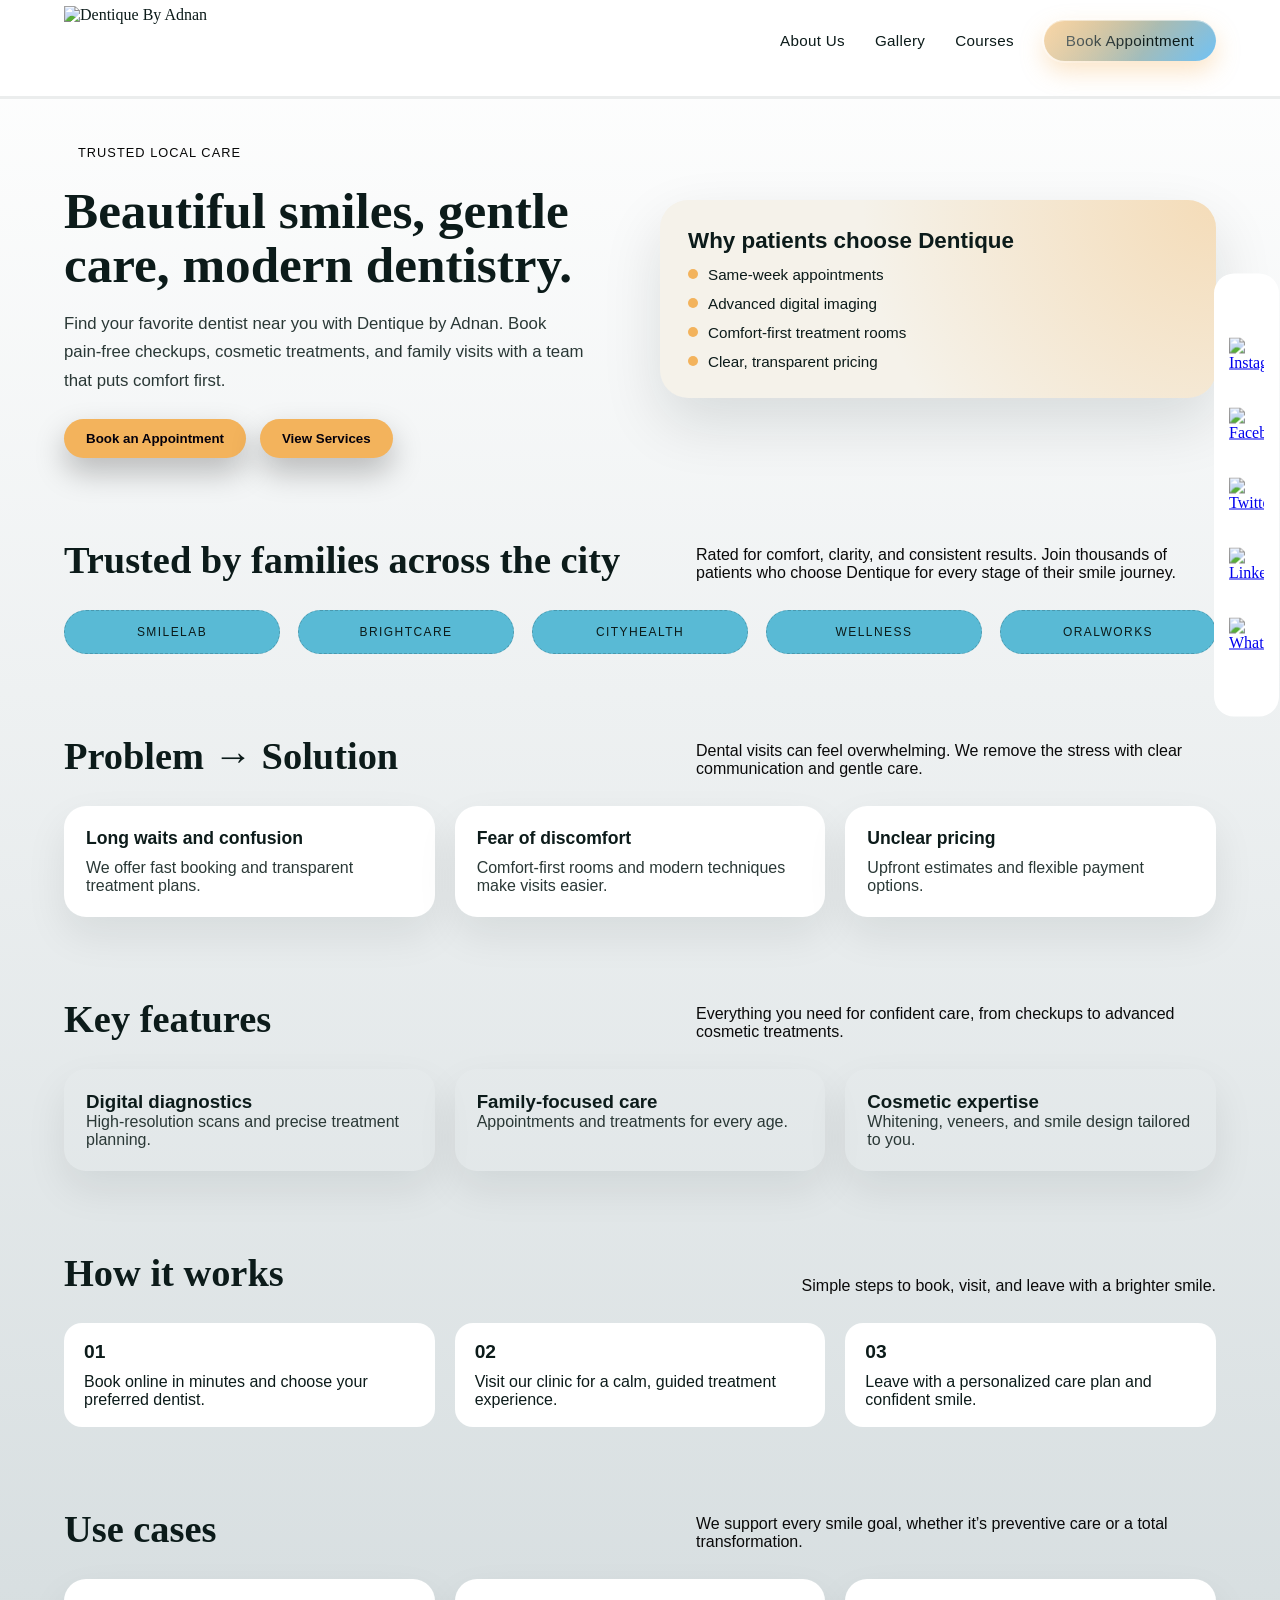
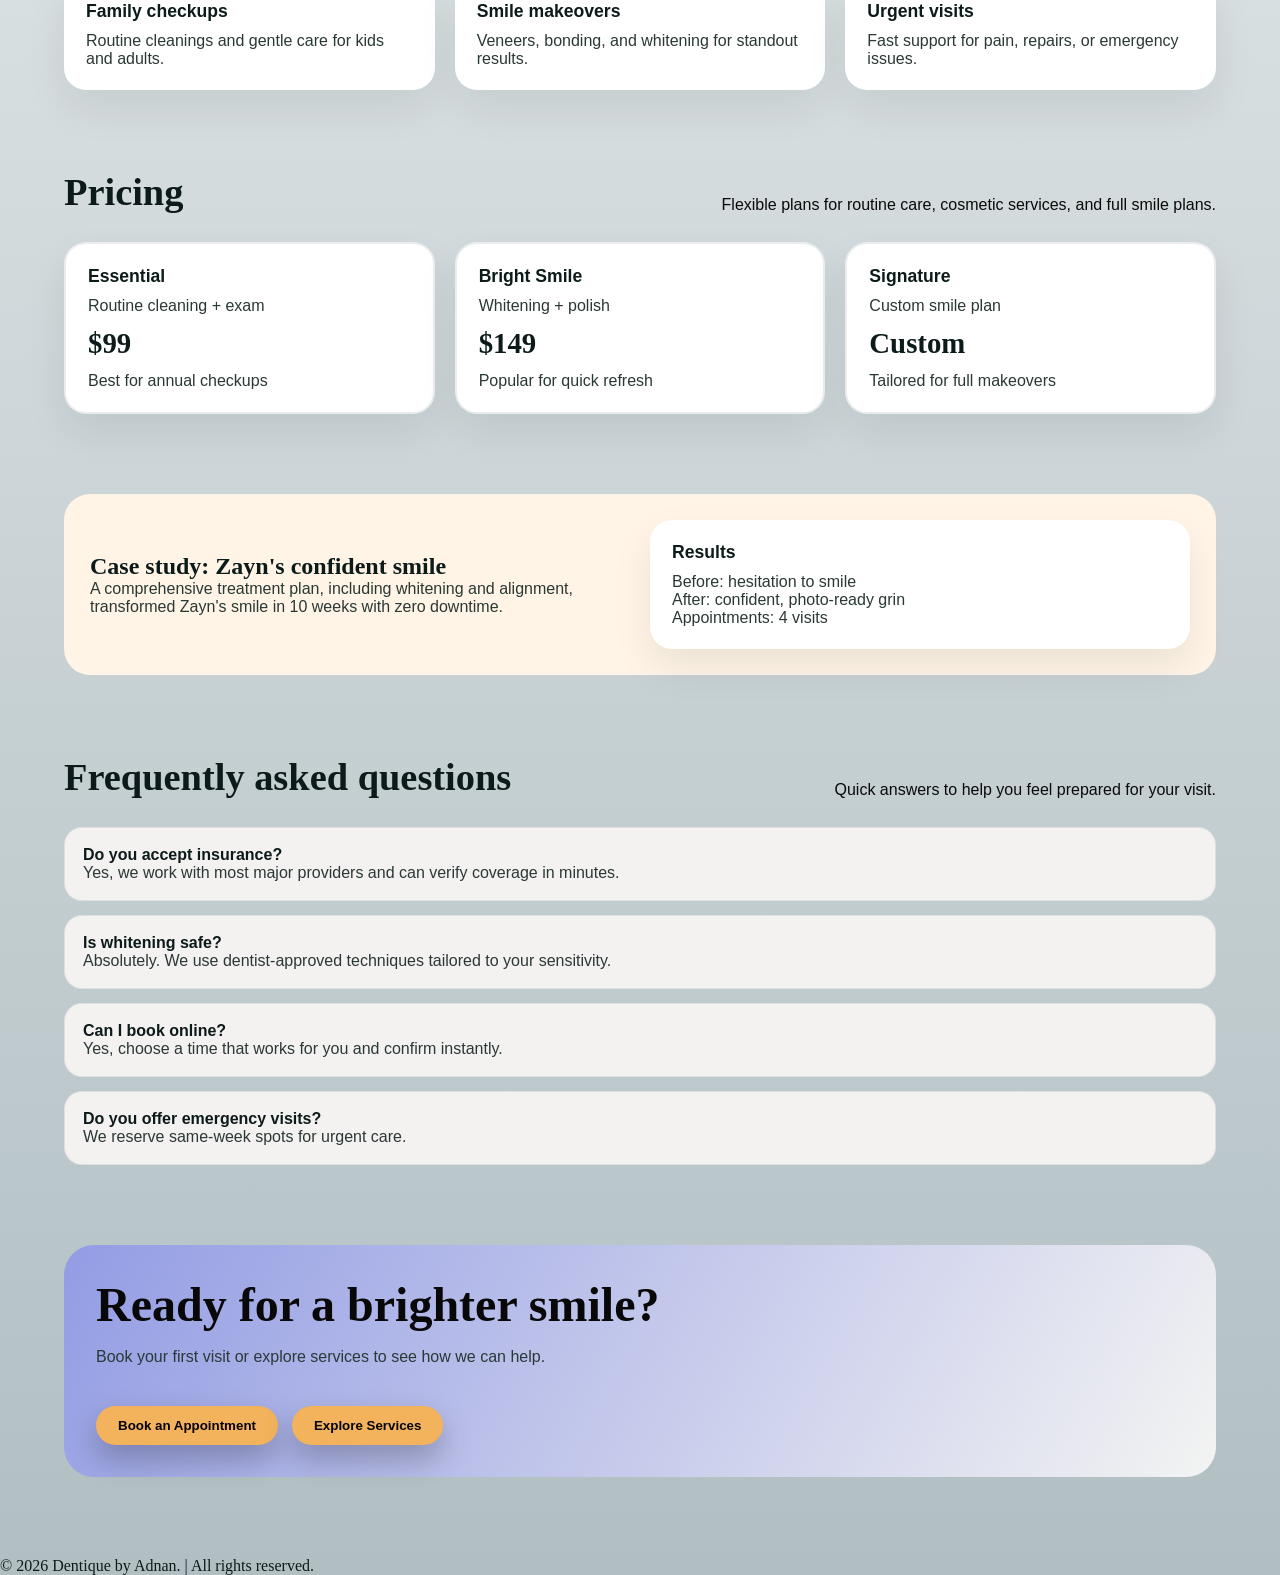
==== index.html @ a8254e56 "Add files via upload" ====
<!DOCTYPE html>
<html lang="en">

<head>
    <meta charset="UTF-8">
    <meta name="viewport" content="width=device-width, initial-scale=1.0">
    <title>Dentique by Adnan- Dentists Near Me</title>
    <link rel="stylesheet" href="style.css">
    <link rel="icon" href="icons/favicon.png" type="image/png">
    
</head>

<body>
    <header>
        <div>
            <div class="nav">
                <img src="icons/logo.png" alt="Dentique By Adnan" alt="Brand Logo" class="logo">
                <ul>


                    <li><a href="/about.html"><button>About Us</button></a></li>
                    <li><a href="/gallery/gallery.html"><button>Gallery</button></a></li>
                    <li><a href="/courses/courses.html"><button>Courses</button></a></li>
                    <li><a class="btn-appointment attention" href="/appointments/appointments.html"><button>Book Appointment</button></a></li>

                </ul>
            </div>
    </header>
    <main>
        <div class="social-bar">
            <a href="https://instagram.com/7adnaaann" target="_blank" aria-label="Instagram">
                <img src="icons/instagram.png" alt="Instagram">
            </a>
            <a href="https://facebook.com" target="_blank" aria-label="Facebook">
                <img src="icons/facebook.png" alt="Facebook">
            </a>
            <a href="https://twitter.com" target="_blank" aria-label="Twitter">
                <img src="icons/twitter.png" alt="Twitter">
            </a>
            <a href="https://linkedin.com" target="_blank" aria-label="LinkedIn">
                <img src="icons/linkedin.png" alt="LinkedIn">
            </a>
            <a href="https://wa.me/+919541573513" target="_blank" aria-label="WhatsApp">
                <img src="icons/whatsapp.png" alt="WhatsApp">
            </a>
        </div>


        <section class="hero">
            <div>
                <span class="hero-badge">Trusted Local Care</span>
                <h1>Beautiful smiles, gentle care, modern dentistry.</h1>
                <p>Find your favorite dentist near you with Dentique by Adnan. Book pain-free checkups, cosmetic
                    treatments, and family visits with a team that puts comfort first.</p>
                <div class="hero-cta">
                    <a href="appointments/appointments.html"><button class="btn-primary">Book an
                            Appointment</button></a>
                    <a href="services/services.html"><button class="btn-secondary">View Services</button></a>
                </div>
            </div>
            <div class="hero-card">
                <div class="hero-card-content">
                    <h3>Why patients choose Dentique</h3>
                    <ul>
                        <li><span class="dot"></span>Same-week appointments</li>
                        <li><span class="dot"></span>Advanced digital imaging</li>
                        <li><span class="dot"></span>Comfort-first treatment rooms</li>
                        <li><span class="dot"></span>Clear, transparent pricing</li>
                    </ul>
                </div>
            </div>
        </section>

        <section class="section">
            <div class="section-header">
                <h2>Trusted by families across the city</h2>
                <p>Rated for comfort, clarity, and consistent results. Join thousands of patients who choose Dentique
                    for every stage of their smile journey.</p>
            </div>
            <div class="logo-strip">
                <span>SmileLab</span>
                <span>BrightCare</span>
                <span>CityHealth</span>
                <span>Wellness</span>
                <span>OralWorks</span>
            </div>
        </section>

        <section class="section">
            <div class="section-header">
                <h2>Problem → Solution</h2>
                <p>Dental visits can feel overwhelming. We remove the stress with clear communication and gentle care.
                </p>
            </div>
            <div class="grid-3">
                <div class="card">
                    <h3>Long waits and confusion</h3>
                    <p class="muted">We offer fast booking and transparent treatment plans.</p>
                </div>
                <div class="card">
                    <h3>Fear of discomfort</h3>
                    <p class="muted">Comfort-first rooms and modern techniques make visits easier.</p>
                </div>
                <div class="card">
                    <h3>Unclear pricing</h3>
                    <p class="muted">Upfront estimates and flexible payment options.</p>
                </div>
            </div>
        </section>

        <section class="section">
            <div class="section-header">
                <h2>Key features</h2>
                <p>Everything you need for confident care, from checkups to advanced cosmetic treatments.</p>
            </div>
            <div class="grid-3">
                <div class="card1">
                    <h3>Digital diagnostics</h3>
                    <p class="muted">High-resolution scans and precise treatment planning.</p>
                </div>
                <div class="card1">
                    <h3>Family-focused care</h3>
                    <p class="muted">Appointments and treatments for every age.</p>
                </div>
                <div class="card1">
                    <h3>Cosmetic expertise</h3>
                    <p class="muted">Whitening, veneers, and smile design tailored to you.</p>
                </div>
            </div>
        </section>

        <section class="section">
            <div class="section-header">
                <h2>How it works</h2>
                <p>Simple steps to book, visit, and leave with a brighter smile.</p>
            </div>
            <div class="steps">
                <div class="step">
                    <strong>01</strong>
                    Book online in minutes and choose your preferred dentist.
                </div>
                <div class="step">
                    <strong>02</strong>
                    Visit our clinic for a calm, guided treatment experience.
                </div>
                <div class="step">
                    <strong>03</strong>
                    Leave with a personalized care plan and confident smile.
                </div>
            </div>
        </section>

        <section class="section">
            <div class="section-header">
                <h2>Use cases</h2>
                <p>We support every smile goal, whether it’s preventive care or a total transformation.</p>
            </div>
            <div class="grid-3">
                <div class="card">
                    <h3>Family checkups</h3>
                    <p class="muted">Routine cleanings and gentle care for kids and adults.</p>
                </div>
                <div class="card">
                    <h3>Smile makeovers</h3>
                    <p class="muted">Veneers, bonding, and whitening for standout results.</p>
                </div>
                <div class="card">
                    <h3>Urgent visits</h3>
                    <p class="muted">Fast support for pain, repairs, or emergency issues.</p>
                </div>
            </div>
        </section>
        <section class="section">
            <div class="section-header">
                <h2>Pricing</h2>
                <p>Flexible plans for routine care, cosmetic services, and full smile plans.</p>
            </div>
            <div class="pricing">
                <div class="card">
                    <h3>Essential</h3>
                    <p class="muted">Routine cleaning + exam</p>
                    <div class="price">$99</div>
                    <p class="muted">Best for annual checkups</p>
                </div>
                <div class="card">
                    <h3>Bright Smile</h3>
                    <p class="muted">Whitening + polish</p>
                    <div class="price">$149</div>
                    <p class="muted">Popular for quick refresh</p>
                </div>
                <div class="card">
                    <h3>Signature</h3>
                    <p class="muted">Custom smile plan</p>
                    <div class="price">Custom</div>
                    <p class="muted">Tailored for full makeovers</p>
                </div>
            </div>
        </section>

        <section class="section">
            <div class="case">
                <div>
                    <h2>Case study: Zayn's confident smile</h2>
                    <p class="muted">A comprehensive treatment plan, including whitening and alignment, transformed
                        Zayn's smile in 10 weeks with zero downtime.</p>
                </div>
                <div class="card">
                    <h3>Results</h3>
                    <p class="muted">Before: hesitation to smile</p>
                    <p class="muted">After: confident, photo-ready grin</p>
                    <p class="muted">Appointments: 4 visits</p>
                </div>
            </div>
        </section>

        <section class="section">
            <div class="section-header">
                <h2>Frequently asked questions</h2>
                <p>Quick answers to help you feel prepared for your visit.</p>
            </div>
            <div class="faq">
                <div class="faq-item">
                    <strong>Do you accept insurance?</strong>
                    <p class="muted">Yes, we work with most major providers and can verify coverage in minutes.</p>
                </div>
                <div class="faq-item">
                    <strong>Is whitening safe?</strong>
                    <p class="muted">Absolutely. We use dentist-approved techniques tailored to your sensitivity.</p>
                </div>
                <div class="faq-item">
                    <strong>Can I book online?</strong>
                    <p class="muted">Yes, choose a time that works for you and confirm instantly.</p>
                </div>
                <div class="faq-item">
                    <strong>Do you offer emergency visits?</strong>
                    <p class="muted">We reserve same-week spots for urgent care.</p>
                </div>
            </div>
        </section>

        <section class="final-cta">
            <h2>Ready for a brighter smile?</h2>
            <p class="muted">Book your first visit or explore services to see how we can help.</p>
            <div class="hero-cta">
                <a href="appointments/appointments.html"><button class="btn-primary">Book an Appointment</button></a>
                <a href="services/services.html"><button class="btn-secondary">Explore Services</button></a>
            </div>
        </section>
    </main>
    <footer>
        <p>© 2026 Dentique by Adnan. | All rights reserved.</p>
    </footer>
</body>

</html>
---- style.css ----
:root {
      --ink: #0c1b1a;
      --cloud: #f5f2ea;
      --mint: #8dd1c1;
      --sun: #f3b35c;
      --coral: #70c2f5;
      --stone: #8c8c8c;
  }

  * {
      box-sizing: border-box;
      margin: 0;
      padding: 0;
  }


  .form {
      max-width: 480px;
      margin: 0px auto;
      padding: 30px 28px;
      background: linear-gradient(180deg, #ffffff, #e4ecf7);
      border-radius: 16px;
      box-shadow: 0 18px 40px rgba(0, 86, 179, 0.15);
      font-family: "Segoe UI", Tahoma, sans-serif;
  }

  .form label,
  .form legend {
      display: block;
      margin-bottom: 6px;
      font-size: 14px;
      font-weight: 600;
      color: #0a3d62;
  }


  .form input,
  .form select {
      width: 100%;
      padding: 12px 14px;
      margin-bottom: 18px;
      border-radius: 10px;
      border: 1px solid #c7dcf5;
      background: #ffffff;
      font-size: 14px;
      transition: all 0.3s ease;
  }


  .form input:focus,
  .form select:focus {
      outline: none;
      border-color: #1e90ff;
      box-shadow: 0 0 0 3px rgba(30, 144, 255, 0.2);
  }

  .form fieldset {
      border: 1px solid #c7dcf5;
      border-radius: 12px;
      padding: 14px;
      margin-bottom: 20px;
  }


  .form fieldset input[type="radio"] {
      width: auto;
      margin-right: 6px;
      accent-color: #1e90ff;
  }

  .form fieldset label {
      display: inline-block;
      margin-right: 20px;
      font-weight: 500;
      color: #144272;
  }


  .form input[type="date"] {
      color: #144272;
  }

  /* Submit Button */
  .form button {
      width: 100%;
      padding: 14px;
      border: none;
      border-radius: 12px;
      background: linear-gradient(135deg, #1e90ff, #0a58ca);
      color: #ffffff;
      font-size: 15px;
      font-weight: 600;
      cursor: pointer;
      letter-spacing: 0.5px;
      transition: transform 0.3s ease, box-shadow 0.3s ease;
  }

  /* Button Hover */
  .form button:hover {
      transform: translateY(-2px);
      box-shadow: 0 12px 30px rgba(30, 144, 255, 0.35);
  }

  /* Button Active */
  .form button:active {
      transform: scale(0.98);
  }


  .form select {
      appearance: none;
      background-image: url("data:image/svg+xml,%3Csvg fill='%231e90ff' height='20' viewBox='0 0 24 24' width='20' xmlns='http://www.w3.org/2000/svg'%3E%3Cpath d='M7 10l5 5 5-5z'/%3E%3C/svg%3E");
      background-repeat: no-repeat;
      background-position: right 12px center;
      background-size: 18px;
  }


  body {
      font-family: "DM Serif Display", "Georgia", serif;
      color: var(--ink);
      background: linear-gradient(180deg, #ffffff 0%, #b1bfc3 100%);
      min-height: 100vh;
  }

  header {
      height: 11vh;
      padding: 18px 5vw;
      position: sticky;
      top: 0;
      z-index: 1000;
      background: white;
      backdrop-filter: blur(10px);
      border-bottom: 3px solid rgba(12, 27, 26, 0.08);
  }

  header ul {
      margin-left: auto;
      list-style: none;
      display: flex;
      align-items: center;
      flex-wrap: wrap;
      gap: 30px;
  }

  header .nav {
      display: flex;
      align-items: center;
      gap: 24px;
  }

  .logo {
      height: 70px;
      margin-top: -12px;
      margin-bottom: -12px;
      width: auto;
  }

  header a,
  header button {
      font-family: "Space Grotesk", "Trebuchet MS", sans-serif;
      color: var(--ink);
      text-decoration: none;
      font-size: 0.95rem;
      letter-spacing: 0.02em;
      background: none;
      border: none;
      cursor: pointer;
  }


  .btn-appointment {
      position: relative;
      padding: 12px 22px;
      border-radius: 999px;
      font-family: "Space Grotesk", "Trebuchet MS", sans-serif;
      font-weight: 600;
      font-size: 0.95rem;
      letter-spacing: 0.03em;
      color: #04000c;
      background: linear-gradient(135deg,
              var(--sun),
              var(--coral));
      border: none;
      cursor: pointer;
      box-shadow:
          0 10px 24px rgba(243, 179, 92, 0.35),
          inset 0 1px 0 rgba(255, 255, 255, 0.5);
      overflow: hidden;
      transition:
          transform 0.3s ease,
          box-shadow 0.3s ease;
  }


  .btn-appointment::before {
      content: "";
      position: absolute;
      inset: -2px;
      border-radius: inherit;
      background: linear-gradient(120deg,
              rgba(255, 255, 255, 0.6),
              transparent 60%);
      opacity: 0.8;
      pointer-events: none;
  }


  .btn-appointment:hover {
      transform: translateY(-3px);
      box-shadow:
          0 16px 40px rgba(243, 179, 92, 0.45),
          inset 0 1px 0 rgba(255, 255, 255, 0.6);
  }


  .btn-appointment:active {
      transform: translateY(0) scale(0.97);
      box-shadow:
          0 8px 18px rgba(243, 179, 92, 0.3);
  }

  @keyframes appointmentPulse {
      0% {
          box-shadow: 0 0 0 0 rgba(243, 179, 92, 0.45);
      }

      70% {
          box-shadow: 0 0 0 12px rgba(243, 179, 92, 0);
      }

      100% {
          box-shadow: 0 0 0 0 rgba(243, 179, 92, 0);
      }
  }

  .btn-appointment.attention {
      animation: appointmentPulse 2.5s infinite;
  }


  main {
      padding: 40px 5vw 80px;
  }

  .hero {
      display: grid;
      grid-template-columns: repeat(auto-fit, minmax(260px, 1fr));
      gap: 40px;
      align-items: center;
  }

  .hero-badge {
      display: inline-flex;
      align-items: center;
      gap: 8px;
      padding: 6px 14px;
      border-radius: 999px;
      background: transparent;
      font-family: "Space Grotesk", "Trebuchet MS", sans-serif;
      font-size: 0.8rem;
      text-transform: uppercase;
      letter-spacing: 0.08em;
      color: #070707;
  }

  .hero h1 {
      font-size: clamp(2.4rem, 4vw, 4rem);
      line-height: 1.05;
      margin: 18px 0;
  }

  .hero p {
      font-family: "Space Grotesk", "Trebuchet MS", sans-serif;
      font-size: 1.05rem;
      line-height: 1.7;
      color: #2a3836;
      max-width: 520px;
  }

  .hero-cta {
      display: flex;
      flex-wrap: wrap;
      gap: 14px;
      margin-top: 24px;

  }

  .btn-primary,
  .btn-secondary {
      padding: 12px 22px;
      border-radius: 999px;
      font-family: "Space Grotesk", "Trebuchet MS", sans-serif;
      font-weight: 600;
      border: 2px transparent;
      cursor: pointer;

  }

  .btn-primary {
      background: var(--sun);
      color: #04000c;
      box-shadow: 0 14px 30px rgba(7, 7, 7, 0.25);
      transition: transform 0.3s ease, box-shadow 0.3s ease;
  }

  .btn-secondary {
      background: var(--sun);
      color: #04000c;
      box-shadow: 0 14px 30px rgba(7, 7, 7, 0.25);
  }

  .btn-primary:hover {
      transform: translateY(-6px);
      box-shadow: 0 16px 40px rgba(0, 0, 0, 0.18);
      transition: transform 0.3s ease, box-shadow 0.3s ease;
  }

  .btn-secondary:hover {
      transform: translateY(-6px);
      box-shadow: 0 16px 40px rgba(0, 0, 0, 0.18);
      transition: transform 0.3s ease, box-shadow 0.3s ease;
  }

  .hero-card {
      background: var(--cloud);
      border-radius: 28px;
      padding: 28px;
      box-shadow: 0 25px 60px rgba(12, 27, 26, 0.12);
      position: relative;
      overflow: hidden;
  }

  .hero-card::before {
      content: "";
      position: absolute;
      inset: 0;
      background: radial-gradient(circle at top right, rgba(243, 179, 92, 0.35), transparent 60%);
  }

  .hero-card-content {
      position: relative;
      font-family: "Space Grotesk", "Trebuchet MS", sans-serif;
  }

  .hero-card h3 {
      font-size: 1.4rem;
      margin-bottom: 12px;
  }

  .hero-card ul {
      list-style: none;
      display: grid;
      gap: 12px;
  }

  .hero-card li {
      display: flex;
      align-items: center;
      gap: 10px;
      font-size: 0.95rem;
  }

  .dot {
      width: 10px;
      height: 10px;
      border-radius: 50%;
      background: var(--sun);
      flex-shrink: 0;
  }

  .section {
      margin-top: 80px;

  }

  .section-header {
      display: flex;
      flex-wrap: wrap;
      justify-content: space-between;
      align-items: flex-end;
      gap: 16px;
      margin-bottom: 28px;
  }

  .section-header h2 {
      font-size: clamp(1.8rem, 3vw, 2.6rem);

  }

  .section-header p {
      font-family: "Space Grotesk", "Trebuchet MS", sans-serif;
      max-width: 520px;
      color: #0a0a0a;
  }

  .logo-strip {
      display: grid;
      grid-template-columns: repeat(auto-fit, minmax(130px, 1fr));
      gap: 18px;
      align-items: center;
      font-family: "Space Grotesk", "Trebuchet MS", sans-serif;
      color: var(--ink);
      text-transform: uppercase;
      letter-spacing: 0.12em;
      font-size: 0.75rem;
  }

  .logo-strip span {
      padding: 14px 18px;
      border: 1px dashed rgba(12, 27, 26, 0.2);
      border-radius: 999px;
      text-align: center;
      background-color: #59bad5;
  }

  .grid-3 {
      display: grid;
      grid-template-columns: repeat(auto-fit, minmax(220px, 1fr));
      gap: 20px;
  }

  .card {
      background: #ffffff;
      border-radius: 22px;
      padding: 22px;
      box-shadow: 0 18px 40px rgba(12, 27, 26, 0.08);
      font-family: "Space Grotesk", "Trebuchet MS", sans-serif;
  }

  .card1 {
      background-image: url(icons/profile.jpeg);
      background-size: cover;
      background-repeat: no-repeat;
      height: 100%;
      width: 100%;
      background-position: center;
      border-radius: 22px;
      padding: 22px;
      box-shadow: 0 18px 40px rgba(12, 27, 26, 0.08);
      font-family: "Space Grotesk", "Trebuchet MS", sans-serif;
  }

  .card h3 {
      font-size: 1.1rem;
      margin-bottom: 10px;
  }

  .muted {
      color: #2a3836;
      font-family: "Space Grotesk", "Trebuchet MS", sans-serif;
  }

  .steps {
      display: grid;
      grid-template-columns: repeat(auto-fit, minmax(220px, 1fr));
      gap: 20px;
  }

  .step {
      padding: 18px 20px;
      border-radius: 18px;
      background: #ffffff;
      font-family: "Space Grotesk", "Trebuchet MS", sans-serif;
  }

  .step strong {
      display: block;
      font-size: 1.2rem;
      margin-bottom: 10px;
  }

  .metrics {
      display: grid;
      grid-template-columns: repeat(auto-fit, minmax(160px, 1fr));
      gap: 16px;
  }

  .metric {
      background: #0c1b1a;
      color: #fff;
      border-radius: 20px;
      padding: 18px;
      font-family: "Space Grotesk", "Trebuchet MS", sans-serif;
  }

  .metric span {
      font-size: 1.6rem;
      font-weight: 700;
      display: block;
  }

  .integration-tags {
      display: flex;
      flex-wrap: wrap;
      gap: 12px;
  }

  .tag {
      padding: 8px 14px;
      border-radius: 999px;
      border: 1px solid rgba(12, 27, 26, 0.2);
      font-family: "Space Grotesk", "Trebuchet MS", sans-serif;
  }

  .pricing {
      display: grid;
      grid-template-columns: repeat(auto-fit, minmax(220px, 1fr));
      gap: 20px;
  }

  .pricing .card {
      border: 2px solid rgba(12, 27, 26, 0.08);
  }

  .pricing .price {
      font-size: 1.8rem;
      font-weight: 700;
      margin: 12px 0;
      font-family: "DM Serif Display", "Georgia", serif;
  }

  .case {
      display: grid;
      grid-template-columns: repeat(auto-fit, minmax(240px, 1fr));
      gap: 20px;
      align-items: center;
      background: #fff4e5;
      border-radius: 26px;
      padding: 26px;
  }

  .faq {
      display: grid;
      gap: 14px;
  }

  .faq-item {
      background: #f4f1f1;
      border-radius: 18px;
      padding: 18px;
      font-family: "Space Grotesk", "Trebuchet MS", sans-serif;
      border: 1px solid rgba(12, 27, 26, 0.08);
  }

  .final-cta {
      margin-top: 80px;
      background: linear-gradient(120deg, rgba(143, 152, 231, 0.9), rgba(250, 249, 247, 0.9));
      color: #080808;
      border-radius: 30px;
      padding: 32px;
      display: grid;
      gap: 16px;
  }

  .final-cta h2 {
      font-size: clamp(2rem, 4vw, 3rem);
  }

  .final-cta .btn-secondary {
      border-color: #0b0b0b;
      color: #040404;
  }

  .footer {
      display: flex;
      justify-content: center;
      align-items: center;
      padding: 24px 5vw;
      text-align: center;
      font-family: "Space Grotesk", "Trebuchet MS", sans-serif;
      color: var(--ink);
  }

  .social-bar {
      position: fixed;
      right: 1px;
      padding: 5vw 15px;
      top: 55%;
      transform: translateY(-50%);
      display: flex;
      flex-direction: column;
      gap: 35px;
      background: white;
      z-index: 1000;
      border-radius: 20px;

  }

  .social-bar a {
      display: flex;
      background-color: white;
      align-items: center;
      justify-content: center;
      transition: transform 0.2s ease, opacity 0.2s ease;
  }

  .social-bar a:hover {
      transform: translateX(-10px);
      opacity: 0.75;
  }

  .social-bar img {
      width: 35px;
      height: 35px;
  }




  @media (max-width: 600px) {
      header ul {
          gap: 16px;
      }

      header button {
          width: 100%;
      }
  }
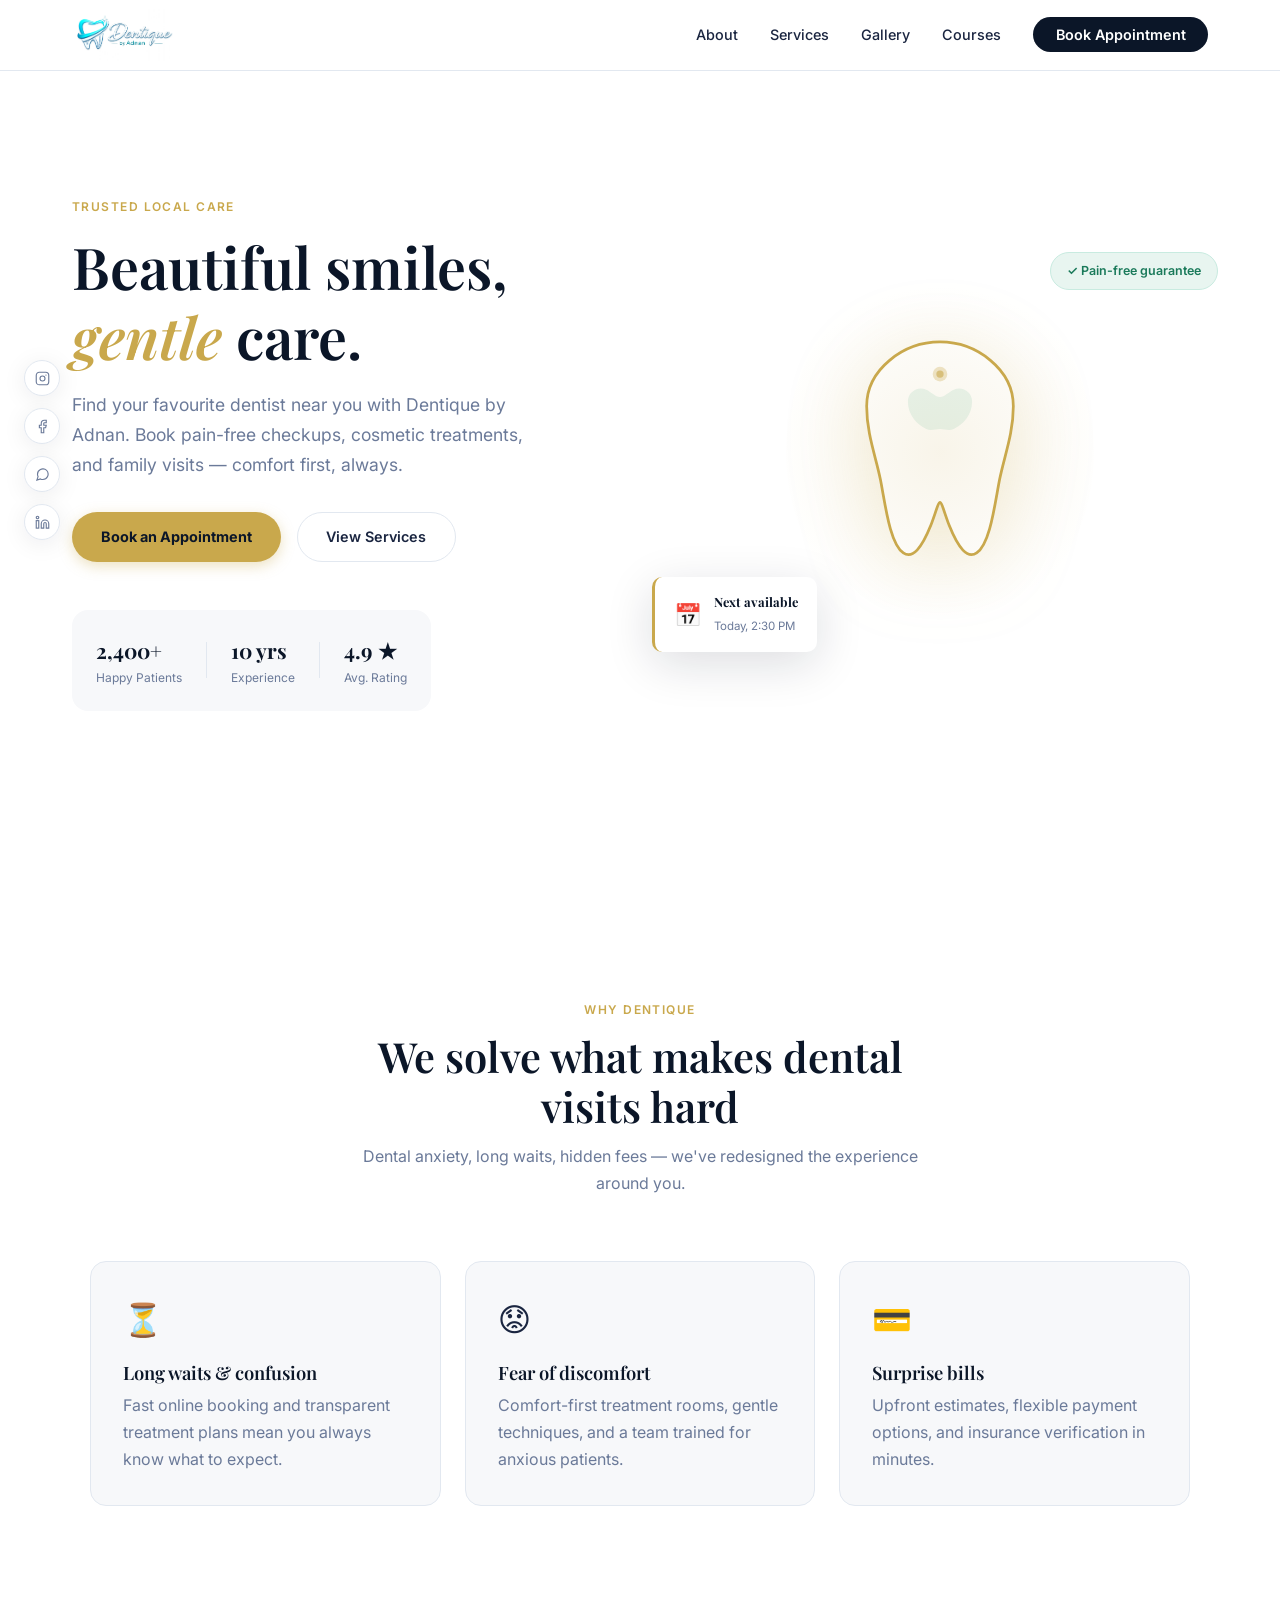
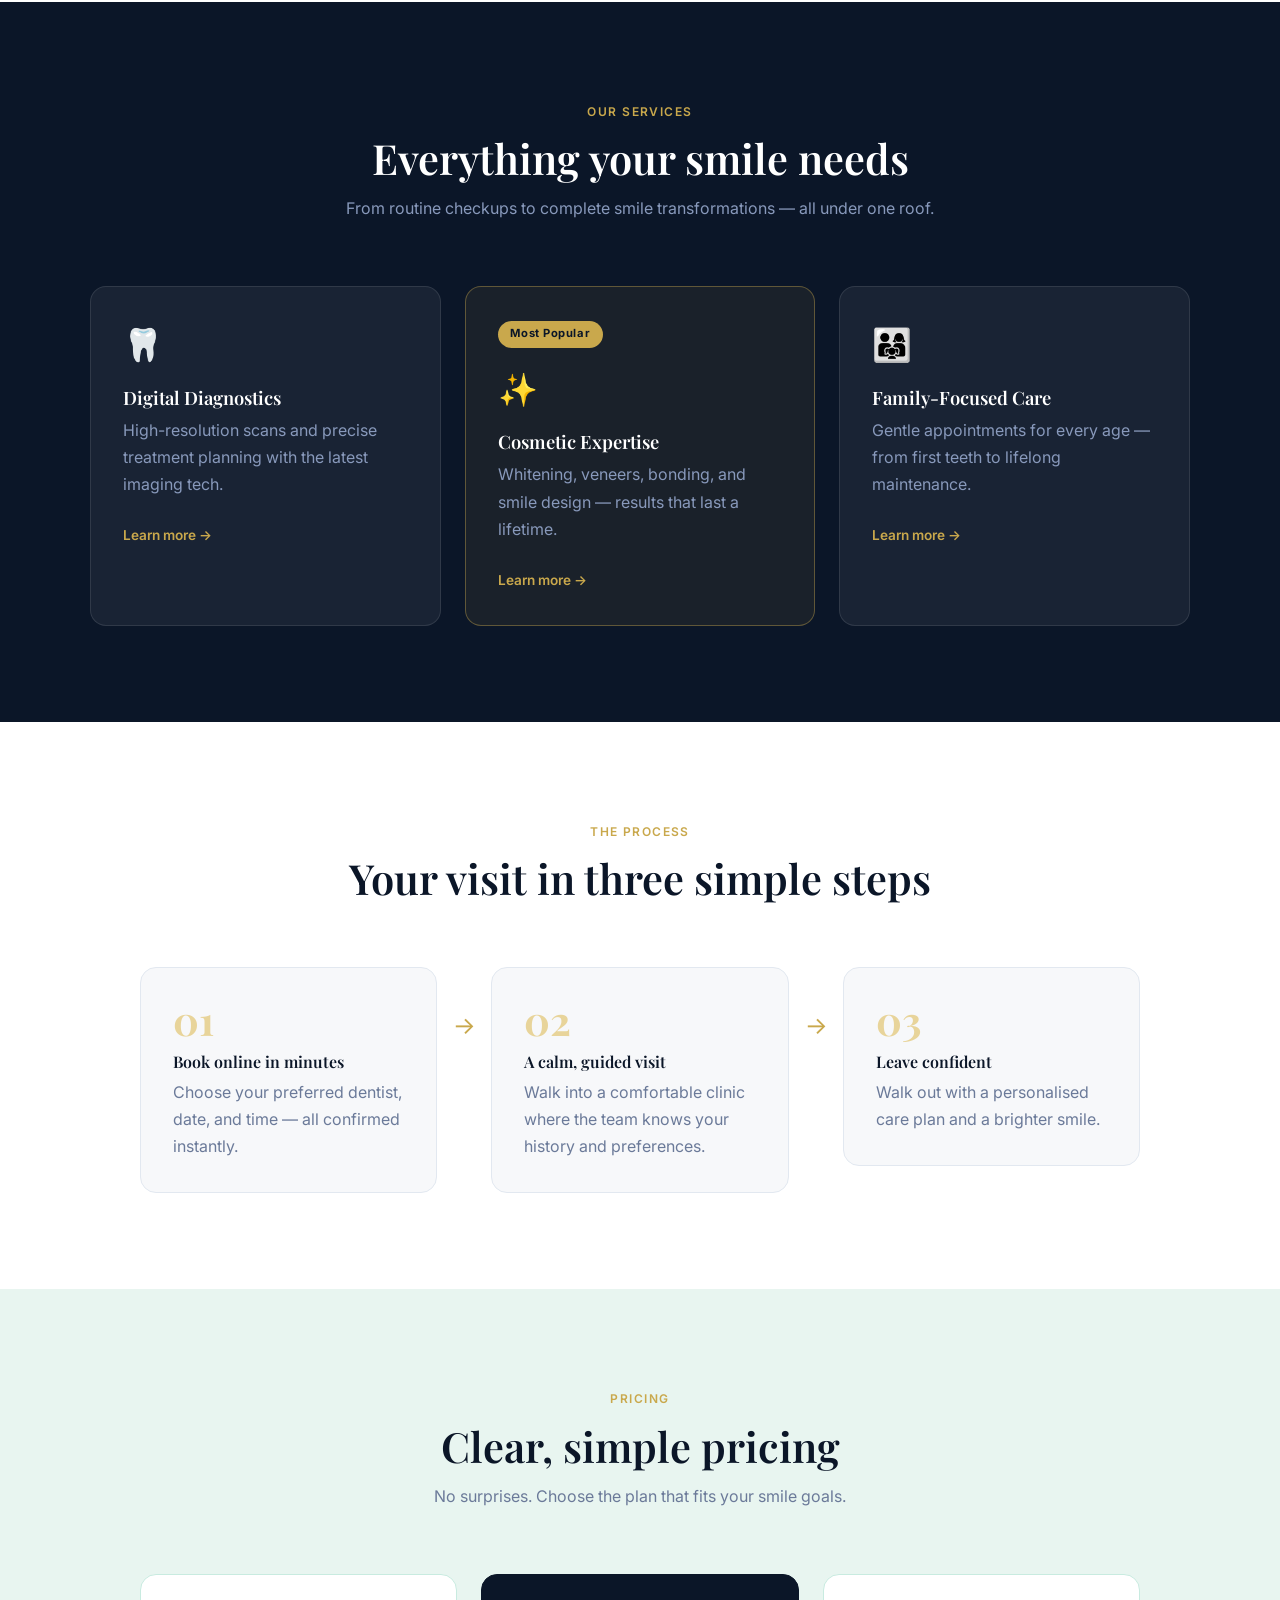
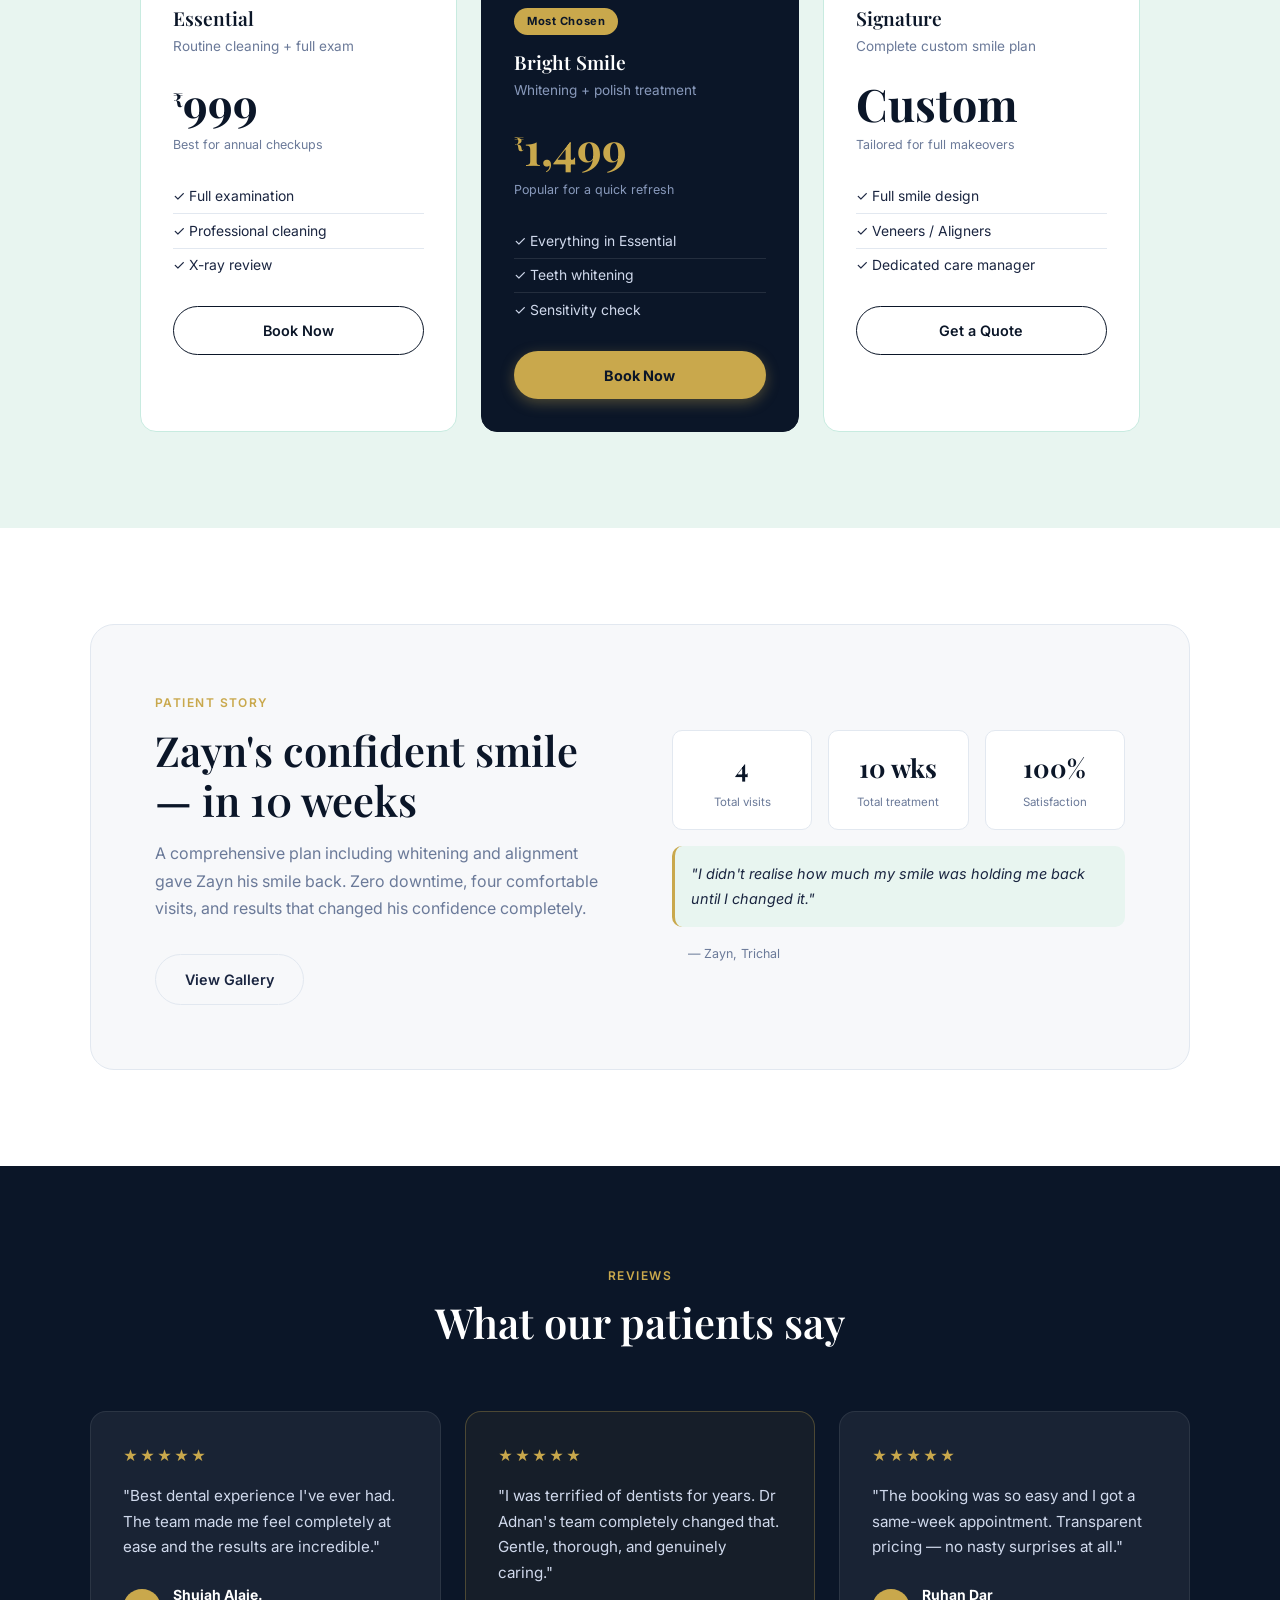
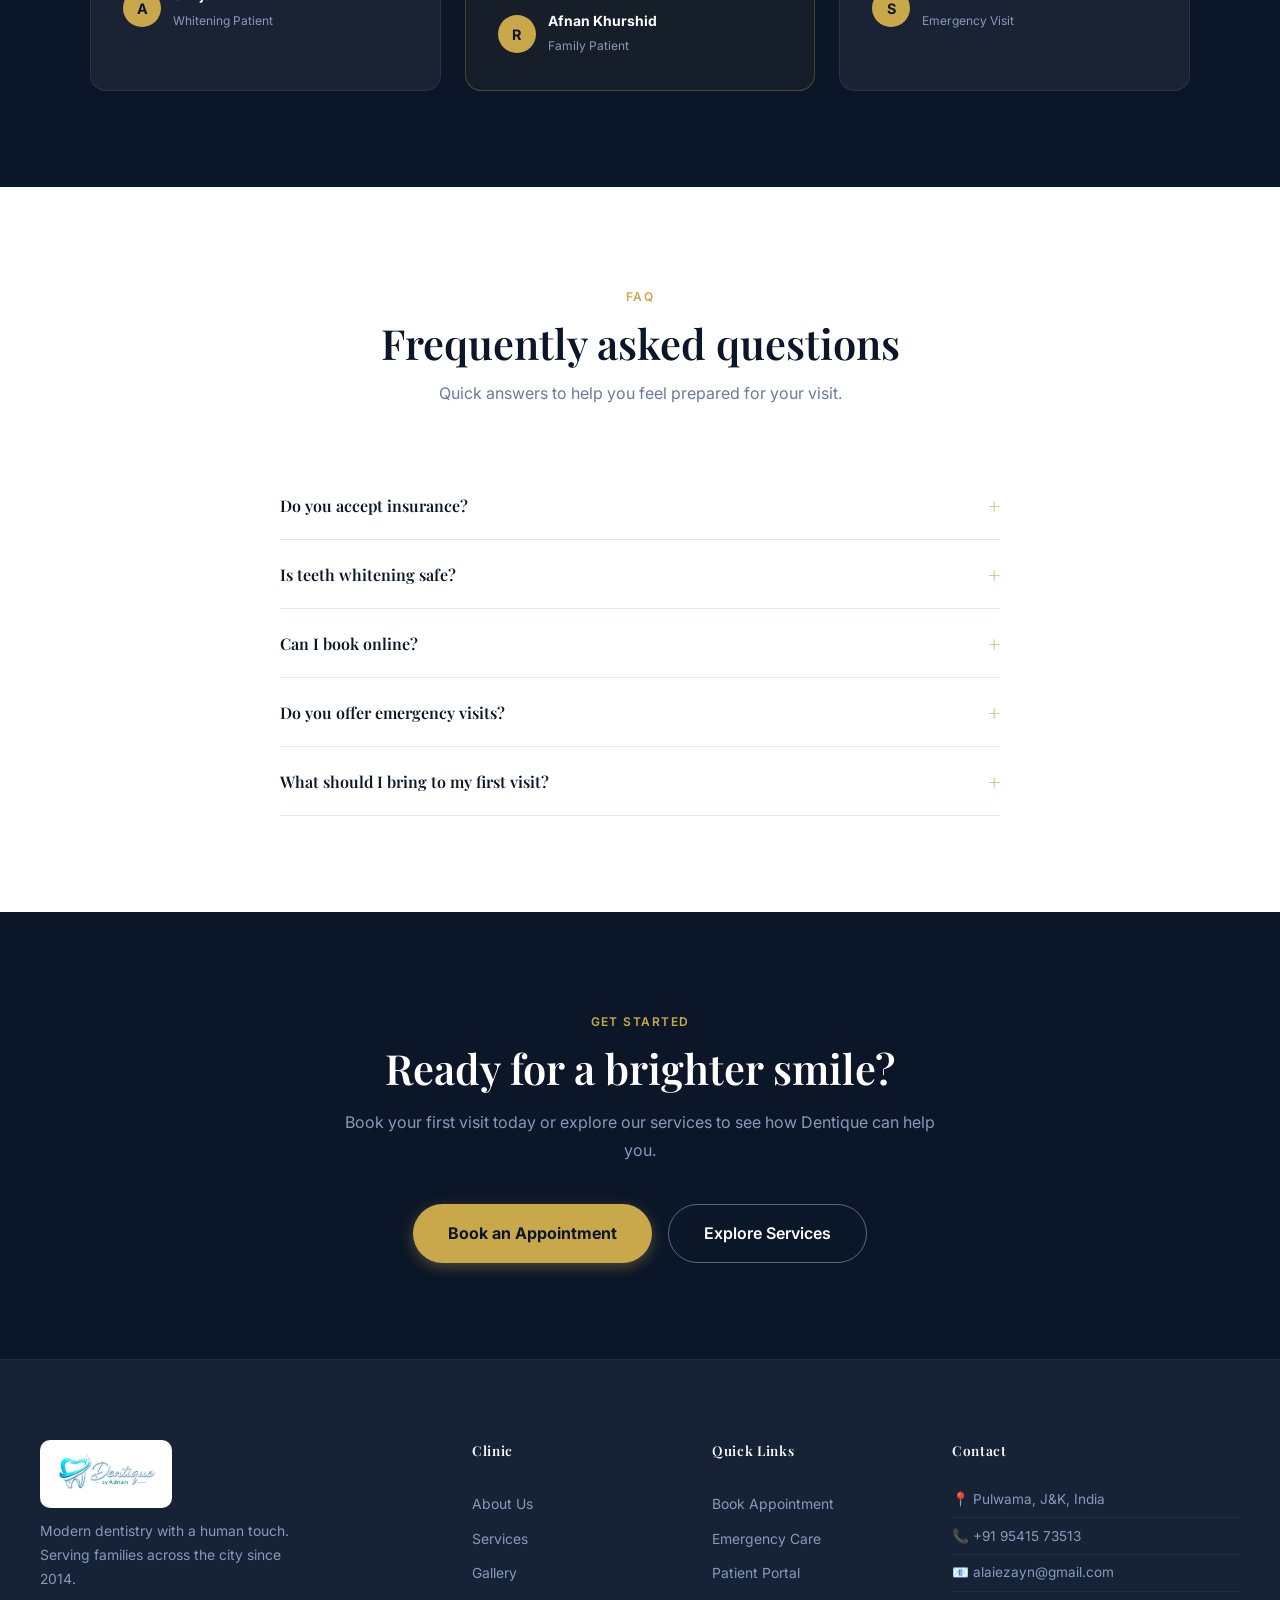
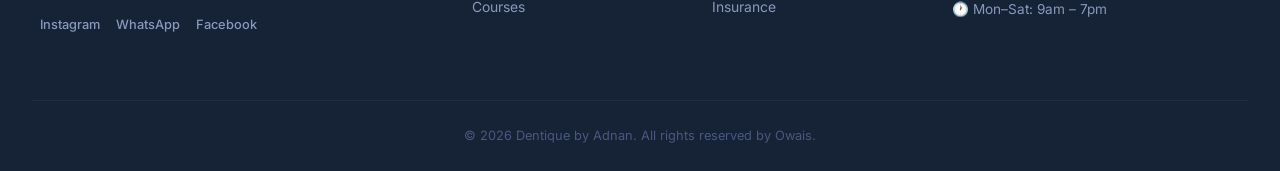
==== commit 53d89f5d: "Add files via upload" ====
--- a/index.html
+++ b/index.html
@@ -1,255 +1,443 @@
 <!DOCTYPE html>
 <html lang="en">
-
 <head>
-    <meta charset="UTF-8">
-    <meta name="viewport" content="width=device-width, initial-scale=1.0">
-    <title>Dentique by Adnan- Dentists Near Me</title>
-    <link rel="stylesheet" href="style.css">
-    <link rel="icon" href="icons/favicon.png" type="image/png">
-    
+  <meta charset="UTF-8">
+  <meta name="viewport" content="width=device-width, initial-scale=1.0">
+  <title>Dentique by Adnan — Dentists Near Me in Srinagar</title>
+  <meta name="description" content="Dentique by Adnan offers gentle, modern dental care in Srinagar — checkups, whitening, veneers, implants, aligners, and emergency visits. Book online in minutes.">
+  <link rel="canonical" href="https://dentiquebyadnan.netlify.app/index.html">
+
+  <meta property="og:type" content="website">
+  <meta property="og:title" content="Dentique by Adnan — Dentists Near Me in Srinagar">
+  <meta property="og:description" content="Gentle, modern dental care in Srinagar. Book pain-free checkups, cosmetic treatments, and family visits online.">
+  <meta property="og:image" content="icons/logo.png">
+  <meta property="og:url" content="https://dentiquebyadnan.netlify.app/index.html">
+  <meta name="twitter:card" content="summary_large_image">
+
+  <link rel="icon" type="image/png" href="icons/logo.png">
+  <link rel="apple-touch-icon" href="icons/logo.png">
+
+  <link rel="stylesheet" href="style.css">
+  <link rel="preconnect" href="https://fonts.googleapis.com">
+  <link rel="preconnect" href="https://fonts.gstatic.com" crossorigin>
+  <link href="https://fonts.googleapis.com/css2?family=Playfair+Display:wght@400;500;600;700&family=Inter:wght@300;400;500;600&display=swap" rel="stylesheet">
+  <script type="application/ld+json">
+  {
+    "@context": "https://schema.org",
+    "@type": "Dentist",
+    "name": "Dentique by Adnan",
+    "image": "icons/logo.png",
+    "telephone": "+91-95415-73513",
+    "email": "alaiezayn@gmail.com",
+    "address": {
+      "@type": "PostalAddress",
+      "addressLocality": "Srinagar",
+      "addressRegion": "Jammu and Kashmir",
+      "addressCountry": "IN"
+    },
+    "openingHours": "Mo-Sa 09:00-19:00",
+    "url": "https://dentiquebyadnan.netlify.app/index.html"
+  }
+  </script>
 </head>
-
 <body>
-    <header>
-        <div>
-            <div class="nav">
-                <img src="icons/logo.png" alt="Dentique By Adnan" alt="Brand Logo" class="logo">
-                <ul>
-
-
-                    <li><a href="/about.html"><button>About Us</button></a></li>
-                    <li><a href="/gallery/gallery.html"><button>Gallery</button></a></li>
-                    <li><a href="/courses/courses.html"><button>Courses</button></a></li>
-                    <li><a class="btn-appointment attention" href="/appointments/appointments.html"><button>Book Appointment</button></a></li>
-
-                </ul>
-            </div>
-    </header>
-    <main>
-        <div class="social-bar">
-            <a href="https://instagram.com/7adnaaann" target="_blank" aria-label="Instagram">
-                <img src="icons/instagram.png" alt="Instagram">
-            </a>
-            <a href="https://facebook.com" target="_blank" aria-label="Facebook">
-                <img src="icons/facebook.png" alt="Facebook">
-            </a>
-            <a href="https://twitter.com" target="_blank" aria-label="Twitter">
-                <img src="icons/twitter.png" alt="Twitter">
-            </a>
-            <a href="https://linkedin.com" target="_blank" aria-label="LinkedIn">
-                <img src="icons/linkedin.png" alt="LinkedIn">
-            </a>
-            <a href="https://wa.me/+919541573513" target="_blank" aria-label="WhatsApp">
-                <img src="icons/whatsapp.png" alt="WhatsApp">
-            </a>
-        </div>
-
-
-        <section class="hero">
-            <div>
-                <span class="hero-badge">Trusted Local Care</span>
-                <h1>Beautiful smiles, gentle care, modern dentistry.</h1>
-                <p>Find your favorite dentist near you with Dentique by Adnan. Book pain-free checkups, cosmetic
-                    treatments, and family visits with a team that puts comfort first.</p>
-                <div class="hero-cta">
-                    <a href="appointments/appointments.html"><button class="btn-primary">Book an
-                            Appointment</button></a>
-                    <a href="services/services.html"><button class="btn-secondary">View Services</button></a>
-                </div>
-            </div>
-            <div class="hero-card">
-                <div class="hero-card-content">
-                    <h3>Why patients choose Dentique</h3>
-                    <ul>
-                        <li><span class="dot"></span>Same-week appointments</li>
-                        <li><span class="dot"></span>Advanced digital imaging</li>
-                        <li><span class="dot"></span>Comfort-first treatment rooms</li>
-                        <li><span class="dot"></span>Clear, transparent pricing</li>
-                    </ul>
-                </div>
-            </div>
-        </section>
-
-        <section class="section">
-            <div class="section-header">
-                <h2>Trusted by families across the city</h2>
-                <p>Rated for comfort, clarity, and consistent results. Join thousands of patients who choose Dentique
-                    for every stage of their smile journey.</p>
-            </div>
-            <div class="logo-strip">
-                <span>SmileLab</span>
-                <span>BrightCare</span>
-                <span>CityHealth</span>
-                <span>Wellness</span>
-                <span>OralWorks</span>
-            </div>
-        </section>
-
-        <section class="section">
-            <div class="section-header">
-                <h2>Problem → Solution</h2>
-                <p>Dental visits can feel overwhelming. We remove the stress with clear communication and gentle care.
-                </p>
-            </div>
-            <div class="grid-3">
-                <div class="card">
-                    <h3>Long waits and confusion</h3>
-                    <p class="muted">We offer fast booking and transparent treatment plans.</p>
-                </div>
-                <div class="card">
-                    <h3>Fear of discomfort</h3>
-                    <p class="muted">Comfort-first rooms and modern techniques make visits easier.</p>
-                </div>
-                <div class="card">
-                    <h3>Unclear pricing</h3>
-                    <p class="muted">Upfront estimates and flexible payment options.</p>
-                </div>
-            </div>
-        </section>
-
-        <section class="section">
-            <div class="section-header">
-                <h2>Key features</h2>
-                <p>Everything you need for confident care, from checkups to advanced cosmetic treatments.</p>
-            </div>
-            <div class="grid-3">
-                <div class="card1">
-                    <h3>Digital diagnostics</h3>
-                    <p class="muted">High-resolution scans and precise treatment planning.</p>
-                </div>
-                <div class="card1">
-                    <h3>Family-focused care</h3>
-                    <p class="muted">Appointments and treatments for every age.</p>
-                </div>
-                <div class="card1">
-                    <h3>Cosmetic expertise</h3>
-                    <p class="muted">Whitening, veneers, and smile design tailored to you.</p>
-                </div>
-            </div>
-        </section>
-
-        <section class="section">
-            <div class="section-header">
-                <h2>How it works</h2>
-                <p>Simple steps to book, visit, and leave with a brighter smile.</p>
-            </div>
-            <div class="steps">
-                <div class="step">
-                    <strong>01</strong>
-                    Book online in minutes and choose your preferred dentist.
-                </div>
-                <div class="step">
-                    <strong>02</strong>
-                    Visit our clinic for a calm, guided treatment experience.
-                </div>
-                <div class="step">
-                    <strong>03</strong>
-                    Leave with a personalized care plan and confident smile.
-                </div>
-            </div>
-        </section>
-
-        <section class="section">
-            <div class="section-header">
-                <h2>Use cases</h2>
-                <p>We support every smile goal, whether it’s preventive care or a total transformation.</p>
-            </div>
-            <div class="grid-3">
-                <div class="card">
-                    <h3>Family checkups</h3>
-                    <p class="muted">Routine cleanings and gentle care for kids and adults.</p>
-                </div>
-                <div class="card">
-                    <h3>Smile makeovers</h3>
-                    <p class="muted">Veneers, bonding, and whitening for standout results.</p>
-                </div>
-                <div class="card">
-                    <h3>Urgent visits</h3>
-                    <p class="muted">Fast support for pain, repairs, or emergency issues.</p>
-                </div>
-            </div>
-        </section>
-        <section class="section">
-            <div class="section-header">
-                <h2>Pricing</h2>
-                <p>Flexible plans for routine care, cosmetic services, and full smile plans.</p>
-            </div>
-            <div class="pricing">
-                <div class="card">
-                    <h3>Essential</h3>
-                    <p class="muted">Routine cleaning + exam</p>
-                    <div class="price">$99</div>
-                    <p class="muted">Best for annual checkups</p>
-                </div>
-                <div class="card">
-                    <h3>Bright Smile</h3>
-                    <p class="muted">Whitening + polish</p>
-                    <div class="price">$149</div>
-                    <p class="muted">Popular for quick refresh</p>
-                </div>
-                <div class="card">
-                    <h3>Signature</h3>
-                    <p class="muted">Custom smile plan</p>
-                    <div class="price">Custom</div>
-                    <p class="muted">Tailored for full makeovers</p>
-                </div>
-            </div>
-        </section>
-
-        <section class="section">
-            <div class="case">
-                <div>
-                    <h2>Case study: Zayn's confident smile</h2>
-                    <p class="muted">A comprehensive treatment plan, including whitening and alignment, transformed
-                        Zayn's smile in 10 weeks with zero downtime.</p>
-                </div>
-                <div class="card">
-                    <h3>Results</h3>
-                    <p class="muted">Before: hesitation to smile</p>
-                    <p class="muted">After: confident, photo-ready grin</p>
-                    <p class="muted">Appointments: 4 visits</p>
-                </div>
-            </div>
-        </section>
-
-        <section class="section">
-            <div class="section-header">
-                <h2>Frequently asked questions</h2>
-                <p>Quick answers to help you feel prepared for your visit.</p>
-            </div>
-            <div class="faq">
-                <div class="faq-item">
-                    <strong>Do you accept insurance?</strong>
-                    <p class="muted">Yes, we work with most major providers and can verify coverage in minutes.</p>
-                </div>
-                <div class="faq-item">
-                    <strong>Is whitening safe?</strong>
-                    <p class="muted">Absolutely. We use dentist-approved techniques tailored to your sensitivity.</p>
-                </div>
-                <div class="faq-item">
-                    <strong>Can I book online?</strong>
-                    <p class="muted">Yes, choose a time that works for you and confirm instantly.</p>
-                </div>
-                <div class="faq-item">
-                    <strong>Do you offer emergency visits?</strong>
-                    <p class="muted">We reserve same-week spots for urgent care.</p>
-                </div>
-            </div>
-        </section>
-
-        <section class="final-cta">
-            <h2>Ready for a brighter smile?</h2>
-            <p class="muted">Book your first visit or explore services to see how we can help.</p>
-            <div class="hero-cta">
-                <a href="appointments/appointments.html"><button class="btn-primary">Book an Appointment</button></a>
-                <a href="services/services.html"><button class="btn-secondary">Explore Services</button></a>
-            </div>
-        </section>
-    </main>
-    <footer>
-        <p>© 2026 Dentique by Adnan. | All rights reserved.</p>
-    </footer>
+
+  <!-- NAV -->
+  <header class="header" id="header">
+    <nav class="nav" role="navigation" aria-label="Main navigation">
+      <a href="index.html" class="logo">
+        <img src="icons/logo.png" alt="Dentique by Adnan logo" class="logo-icon">
+        <span class="logo-text">Dentique <em>by Adnan</em></span>
+      </a>
+      <ul class="nav-links">
+        <li><a href="about.html">About</a></li>
+        <li><a href="services.html">Services</a></li>
+        <li><a href="gallery.html">Gallery</a></li>
+        <li><a href="courses.html">Courses</a></li>
+        <li><a href="appointments.html" class="nav-cta">Book Appointment</a></li>
+      </ul>
+      <button class="hamburger" id="hamburger" aria-label="Toggle menu" aria-expanded="false" aria-controls="mobileMenu">
+        <span></span><span></span><span></span>
+      </button>
+    </nav>
+    <div class="mobile-menu" id="mobileMenu">
+      <a href="about.html">About</a>
+      <a href="services.html">Services</a>
+      <a href="gallery.html">Gallery</a>
+      <a href="courses.html">Courses</a>
+      <a href="appointments.html">Book Appointment</a>
+    </div>
+  </header>
+
+  <!-- SOCIAL BAR -->
+  <div class="social-bar">
+    <a href="https://instagram.com/7adnaaann" target="_blank" aria-label="Instagram" title="Instagram">
+      <svg viewBox="0 0 24 24" fill="none" stroke="currentColor" stroke-width="1.8"><rect x="2" y="2" width="20" height="20" rx="5"/><circle cx="12" cy="12" r="4"/><circle cx="17.5" cy="6.5" r="1" fill="currentColor" stroke="none"/></svg>
+    </a>
+    <a href="https://facebook.com" target="_blank" aria-label="Facebook" title="Facebook">
+      <svg viewBox="0 0 24 24" fill="none" stroke="currentColor" stroke-width="1.8"><path d="M18 2h-3a5 5 0 0 0-5 5v3H7v4h3v8h4v-8h3l1-4h-4V7a1 1 0 0 1 1-1h3z"/></svg>
+    </a>
+    <a href="https://wa.me/+919541573513" target="_blank" aria-label="WhatsApp" title="WhatsApp">
+      <svg viewBox="0 0 24 24" fill="none" stroke="currentColor" stroke-width="1.8"><path d="M21 11.5a8.38 8.38 0 0 1-.9 3.8 8.5 8.5 0 0 1-7.6 4.7 8.38 8.38 0 0 1-3.8-.9L3 21l1.9-5.7a8.38 8.38 0 0 1-.9-3.8 8.5 8.5 0 0 1 4.7-7.6 8.38 8.38 0 0 1 3.8-.9h.5a8.48 8.48 0 0 1 8 8v.5z"/></svg>
+    </a>
+    <a href="https://linkedin.com" target="_blank" aria-label="LinkedIn" title="LinkedIn">
+      <svg viewBox="0 0 24 24" fill="none" stroke="currentColor" stroke-width="1.8"><path d="M16 8a6 6 0 0 1 6 6v7h-4v-7a2 2 0 0 0-2-2 2 2 0 0 0-2 2v7h-4v-7a6 6 0 0 1 6-6z"/><rect x="2" y="9" width="4" height="12"/><circle cx="4" cy="4" r="2"/></svg>
+    </a>
+  </div>
+
+  <main>
+
+    <!-- HERO -->
+    <section class="hero">
+      <div class="hero-content">
+        <span class="eyebrow">Trusted Local Care</span>
+        <h1>Beautiful smiles, <em>gentle</em> care.</h1>
+        <p>Find your favourite dentist near you with Dentique by Adnan. Book pain-free checkups, cosmetic treatments, and family visits — comfort first, always.</p>
+        <div class="hero-actions">
+          <a href="appointments.html" class="btn-primary">Book an Appointment</a>
+          <a href="services.html" class="btn-ghost">View Services</a>
+        </div>
+        <div class="hero-stats">
+          <div class="stat"><strong>2,400+</strong><span>Happy Patients</span></div>
+          <div class="stat-divider"></div>
+          <div class="stat"><strong>10 yrs</strong><span>Experience</span></div>
+          <div class="stat-divider"></div>
+          <div class="stat"><strong>4.9 ★</strong><span>Avg. Rating</span></div>
+        </div>
+      </div>
+      <div class="hero-visual">
+        <div class="tooth-graphic">
+          <svg class="tooth-svg" viewBox="0 0 240 280" fill="none" xmlns="http://www.w3.org/2000/svg">
+            <path d="M120 20 C80 20 40 50 40 90 C40 120 50 145 55 170 C60 195 65 240 80 250 C90 257 100 245 110 220 C115 207 118 195 120 195 C122 195 125 207 130 220 C140 245 150 257 160 250 C175 240 180 195 185 170 C190 145 200 120 200 90 C200 50 160 20 120 20Z" fill="white" stroke="#C9A84C" stroke-width="3"/>
+            <path d="M85 85 C85 75 95 68 105 72 C110 74 115 80 120 80 C125 80 130 74 135 72 C145 68 155 75 155 85 C155 100 145 110 135 115 C130 117 125 115 120 115 C115 115 110 117 105 115 C95 110 85 100 85 85Z" fill="#E8F5F0"/>
+            <circle cx="120" cy="55" r="8" fill="#C9A84C" opacity="0.3"/>
+            <circle cx="120" cy="55" r="4" fill="#C9A84C" opacity="0.6"/>
+          </svg>
+          <div class="tooth-glow"></div>
+        </div>
+        <div class="floating-card">
+          <div class="floating-card-icon">📅</div>
+          <div>
+            <strong>Next available</strong>
+            <span>Today, 2:30 PM</span>
+          </div>
+        </div>
+        <div class="floating-badge">
+          <span>✓</span> Pain-free guarantee
+        </div>
+      </div>
+    </section>
+
+    <!-- PROBLEMS / SOLUTIONS -->
+    <section class="section">
+      <div class="section-header">
+        <span class="eyebrow">Why Dentique</span>
+        <h2>We solve what makes dental visits hard</h2>
+        <p>Dental anxiety, long waits, hidden fees — we've redesigned the experience around you.</p>
+      </div>
+      <div class="grid-3">
+        <div class="problem-card">
+          <div class="problem-icon">⏳</div>
+          <h3>Long waits & confusion</h3>
+          <p>Fast online booking and transparent treatment plans mean you always know what to expect.</p>
+        </div>
+        <div class="problem-card">
+          <div class="problem-icon">😟</div>
+          <h3>Fear of discomfort</h3>
+          <p>Comfort-first treatment rooms, gentle techniques, and a team trained for anxious patients.</p>
+        </div>
+        <div class="problem-card">
+          <div class="problem-icon">💳</div>
+          <h3>Surprise bills</h3>
+          <p>Upfront estimates, flexible payment options, and insurance verification in minutes.</p>
+        </div>
+      </div>
+    </section>
+
+    <!-- SERVICES -->
+    <section class="section section-dark">
+      <div class="section-header light">
+        <span class="eyebrow gold">Our Services</span>
+        <h2>Everything your smile needs</h2>
+        <p>From routine checkups to complete smile transformations — all under one roof.</p>
+      </div>
+      <div class="grid-3">
+        <div class="service-card">
+          <div class="service-icon">🦷</div>
+          <h3>Digital Diagnostics</h3>
+          <p>High-resolution scans and precise treatment planning with the latest imaging tech.</p>
+          <a href="services.html" class="card-link">Learn more →</a>
+        </div>
+        <div class="service-card featured-service">
+          <span class="featured-tag">Most Popular</span>
+          <div class="service-icon">✨</div>
+          <h3>Cosmetic Expertise</h3>
+          <p>Whitening, veneers, bonding, and smile design — results that last a lifetime.</p>
+          <a href="services.html" class="card-link">Learn more →</a>
+        </div>
+        <div class="service-card">
+          <div class="service-icon">👨‍👩‍👧</div>
+          <h3>Family-Focused Care</h3>
+          <p>Gentle appointments for every age — from first teeth to lifelong maintenance.</p>
+          <a href="services.html" class="card-link">Learn more →</a>
+        </div>
+      </div>
+    </section>
+
+    <!-- HOW IT WORKS -->
+    <section class="section">
+      <div class="section-header">
+        <span class="eyebrow">The Process</span>
+        <h2>Your visit in three simple steps</h2>
+      </div>
+      <div class="steps">
+        <div class="step">
+          <div class="step-number">01</div>
+          <div class="step-content">
+            <h3>Book online in minutes</h3>
+            <p>Choose your preferred dentist, date, and time — all confirmed instantly.</p>
+          </div>
+        </div>
+        <div class="step-arrow">→</div>
+        <div class="step">
+          <div class="step-number">02</div>
+          <div class="step-content">
+            <h3>A calm, guided visit</h3>
+            <p>Walk into a comfortable clinic where the team knows your history and preferences.</p>
+          </div>
+        </div>
+        <div class="step-arrow">→</div>
+        <div class="step">
+          <div class="step-number">03</div>
+          <div class="step-content">
+            <h3>Leave confident</h3>
+            <p>Walk out with a personalised care plan and a brighter smile.</p>
+          </div>
+        </div>
+      </div>
+    </section>
+
+    <!-- PRICING -->
+    <section class="section section-mint">
+      <div class="section-header">
+        <span class="eyebrow">Pricing</span>
+        <h2>Clear, simple pricing</h2>
+        <p>No surprises. Choose the plan that fits your smile goals.</p>
+      </div>
+      <div class="pricing-grid">
+        <div class="pricing-card">
+          <h3>Essential</h3>
+          <p class="pricing-desc">Routine cleaning + full exam</p>
+          <div class="pricing-amount"><sup>₹</sup>999</div>
+          <p class="pricing-note">Best for annual checkups</p>
+          <ul class="pricing-features">
+            <li>✓ Full examination</li>
+            <li>✓ Professional cleaning</li>
+            <li>✓ X-ray review</li>
+          </ul>
+          <a href="appointments.html" class="btn-outline">Book Now</a>
+        </div>
+        <div class="pricing-card pricing-featured">
+          <span class="pricing-badge">Most Chosen</span>
+          <h3>Bright Smile</h3>
+          <p class="pricing-desc">Whitening + polish treatment</p>
+          <div class="pricing-amount"><sup>₹</sup>1,499</div>
+          <p class="pricing-note">Popular for a quick refresh</p>
+          <ul class="pricing-features">
+            <li>✓ Everything in Essential</li>
+            <li>✓ Teeth whitening</li>
+            <li>✓ Sensitivity check</li>
+          </ul>
+          <a href="appointments.html" class="btn-primary">Book Now</a>
+        </div>
+        <div class="pricing-card">
+          <h3>Signature</h3>
+          <p class="pricing-desc">Complete custom smile plan</p>
+          <div class="pricing-amount">Custom</div>
+          <p class="pricing-note">Tailored for full makeovers</p>
+          <ul class="pricing-features">
+            <li>✓ Full smile design</li>
+            <li>✓ Veneers / Aligners</li>
+            <li>✓ Dedicated care manager</li>
+          </ul>
+          <a href="appointments.html" class="btn-outline">Get a Quote</a>
+        </div>
+      </div>
+    </section>
+
+    <!-- CASE STUDY -->
+    <section class="section">
+      <div class="case-study">
+        <div class="case-content">
+          <span class="eyebrow">Patient Story</span>
+          <h2>Zayn's confident smile — in 10 weeks</h2>
+          <p>A comprehensive plan including whitening and alignment gave Zayn his smile back. Zero downtime, four comfortable visits, and results that changed his confidence completely.</p>
+          <a href="gallery.html" class="btn-ghost">View Gallery</a>
+        </div>
+        <div class="case-results">
+          <div class="result-item">
+            <strong>4</strong>
+            <span>Total visits</span>
+          </div>
+          <div class="result-item">
+            <strong>10 wks</strong>
+            <span>Total treatment</span>
+          </div>
+          <div class="result-item">
+            <strong>100%</strong>
+            <span>Satisfaction</span>
+          </div>
+          <p class="case-quote">"I didn't realise how much my smile was holding me back until I changed it."</p>
+          <p class="case-attr">— Zayn, Trichal</p>
+        </div>
+      </div>
+    </section>
+
+    <!-- TESTIMONIALS -->
+    <section class="section section-dark">
+      <div class="section-header light">
+        <span class="eyebrow gold">Reviews</span>
+        <h2>What our patients say</h2>
+      </div>
+      <div class="grid-3">
+        <div class="testimonial-card">
+          <div class="stars">★★★★★</div>
+          <p>"Best dental experience I've ever had. The team made me feel completely at ease and the results are incredible."</p>
+          <div class="testimonial-author">
+            <div class="author-avatar">A</div>
+            <div><strong>Shujah Alaie.</strong><span>Whitening Patient</span></div>
+          </div>
+        </div>
+        <div class="testimonial-card featured-testimonial">
+          <div class="stars">★★★★★</div>
+          <p>"I was terrified of dentists for years. Dr Adnan's team completely changed that. Gentle, thorough, and genuinely caring."</p>
+          <div class="testimonial-author">
+            <div class="author-avatar">R</div>
+            <div><strong>Afnan Khurshid</strong><span>Family Patient</span></div>
+          </div>
+        </div>
+        <div class="testimonial-card">
+          <div class="stars">★★★★★</div>
+          <p>"The booking was so easy and I got a same-week appointment. Transparent pricing — no nasty surprises at all."</p>
+          <div class="testimonial-author">
+            <div class="author-avatar">S</div>
+            <div><strong>Ruhan Dar</strong><span>Emergency Visit</span></div>
+          </div>
+        </div>
+      </div>
+    </section>
+
+    <!-- FAQ -->
+    <section class="section">
+      <div class="section-header">
+        <span class="eyebrow">FAQ</span>
+        <h2>Frequently asked questions</h2>
+        <p>Quick answers to help you feel prepared for your visit.</p>
+      </div>
+      <div class="faq">
+        <div class="faq-item">
+          <button class="faq-q" onclick="toggleFaq(this)">
+            Do you accept insurance?
+            <span class="faq-arrow">+</span>
+          </button>
+          <div class="faq-a">
+            <p>Yes, we work with most major providers and can verify your coverage in minutes. Our team handles the paperwork so you can focus on your care.</p>
+          </div>
+        </div>
+        <div class="faq-item">
+          <button class="faq-q" onclick="toggleFaq(this)">
+            Is teeth whitening safe?
+            <span class="faq-arrow">+</span>
+          </button>
+          <div class="faq-a">
+            <p>Absolutely. We use dentist-approved techniques carefully tailored to your sensitivity level for safe, lasting results.</p>
+          </div>
+        </div>
+        <div class="faq-item">
+          <button class="faq-q" onclick="toggleFaq(this)">
+            Can I book online?
+            <span class="faq-arrow">+</span>
+          </button>
+          <div class="faq-a">
+            <p>Yes — choose a time that works for you and receive instant confirmation. Our booking system is available 24/7.</p>
+          </div>
+        </div>
+        <div class="faq-item">
+          <button class="faq-q" onclick="toggleFaq(this)">
+            Do you offer emergency visits?
+            <span class="faq-arrow">+</span>
+          </button>
+          <div class="faq-a">
+            <p>We reserve same-week spots specifically for urgent care. Call or book online and mention it's an emergency — we'll prioritise you.</p>
+          </div>
+        </div>
+        <div class="faq-item">
+          <button class="faq-q" onclick="toggleFaq(this)">
+            What should I bring to my first visit?
+            <span class="faq-arrow">+</span>
+          </button>
+          <div class="faq-a">
+            <p>Just your ID and any insurance cards. Arrive 5 minutes early to complete a brief health form. We'll take care of the rest.</p>
+          </div>
+        </div>
+      </div>
+    </section>
+
+    <!-- FINAL CTA -->
+    <section class="final-cta">
+      <div class="cta-content">
+        <span class="eyebrow gold">Get Started</span>
+        <h2>Ready for a brighter smile?</h2>
+        <p>Book your first visit today or explore our services to see how Dentique can help you.</p>
+        <div class="cta-actions">
+          <a href="appointments.html" class="btn-primary large">Book an Appointment</a>
+          <a href="services.html" class="btn-ghost-light large">Explore Services</a>
+        </div>
+      </div>
+    </section>
+
+  </main>
+
+  <!-- FOOTER -->
+  <footer class="footer">
+    <div class="footer-inner">
+      <div class="footer-brand">
+        <img src="icons/logo.png" alt="Dentique by Adnan logo" class="logo-icon">
+        <span class="logo-text">Dentique <em>by Adnan</em></span>
+        <p>Modern dentistry with a human touch. Serving families across the city since 2014.</p>
+        <div class="footer-social">
+          <a href="https://instagram.com/7adnaaann" target="_blank">Instagram</a>
+          <a href="https://wa.me/+919541573513" target="_blank">WhatsApp</a>
+          <a href="https://facebook.com" target="_blank">Facebook</a>
+        </div>
+      </div>
+      <div class="footer-links">
+        <h4>Clinic</h4>
+        <a href="about.html">About Us</a>
+        <a href="services.html">Services</a>
+        <a href="gallery.html">Gallery</a>
+        <a href="courses.html">Courses</a>
+      </div>
+      <div class="footer-links">
+        <h4>Quick Links</h4>
+        <a href="appointments.html">Book Appointment</a>
+        <a href="#">Emergency Care</a>
+        <a href="#">Patient Portal</a>
+        <a href="#">Insurance</a>
+      </div>
+      <div class="footer-contact">
+        <h4>Contact</h4>
+        <p>📍 Pulwama, J&K, India</p>
+        <p>📞 +91 95415 73513</p>
+        <p>📧 alaiezayn@gmail.com</p>
+        <p>🕐 Mon–Sat: 9am – 7pm</p>
+      </div>
+    </div>
+    <div class="footer-bottom">
+      <p>© 2026 Dentique by Adnan. All rights reserved by Owais.</p>
+    </div>
+  </footer>
+
+  <script src="script.js"></script>
 </body>
-
-</html>+</html>
--- a/style.css
+++ b/style.css
@@ -1,619 +1,858 @@
-  :root {
-      --ink: #0c1b1a;
-      --cloud: #f5f2ea;
-      --mint: #8dd1c1;
-      --sun: #f3b35c;
-      --coral: #70c2f5;
-      --stone: #8c8c8c;
-  }
-
-  * {
-      box-sizing: border-box;
-      margin: 0;
-      padding: 0;
-  }
-
-
-  .form {
-      max-width: 480px;
-      margin: 0px auto;
-      padding: 30px 28px;
-      background: linear-gradient(180deg, #ffffff, #e4ecf7);
-      border-radius: 16px;
-      box-shadow: 0 18px 40px rgba(0, 86, 179, 0.15);
-      font-family: "Segoe UI", Tahoma, sans-serif;
-  }
-
-  .form label,
-  .form legend {
-      display: block;
-      margin-bottom: 6px;
-      font-size: 14px;
-      font-weight: 600;
-      color: #0a3d62;
-  }
-
-
-  .form input,
-  .form select {
-      width: 100%;
-      padding: 12px 14px;
-      margin-bottom: 18px;
-      border-radius: 10px;
-      border: 1px solid #c7dcf5;
-      background: #ffffff;
-      font-size: 14px;
-      transition: all 0.3s ease;
-  }
-
-
-  .form input:focus,
-  .form select:focus {
-      outline: none;
-      border-color: #1e90ff;
-      box-shadow: 0 0 0 3px rgba(30, 144, 255, 0.2);
-  }
-
-  .form fieldset {
-      border: 1px solid #c7dcf5;
-      border-radius: 12px;
-      padding: 14px;
-      margin-bottom: 20px;
-  }
-
-
-  .form fieldset input[type="radio"] {
-      width: auto;
-      margin-right: 6px;
-      accent-color: #1e90ff;
-  }
-
-  .form fieldset label {
-      display: inline-block;
-      margin-right: 20px;
-      font-weight: 500;
-      color: #144272;
-  }
-
-
-  .form input[type="date"] {
-      color: #144272;
-  }
-
-  /* Submit Button */
-  .form button {
-      width: 100%;
-      padding: 14px;
-      border: none;
-      border-radius: 12px;
-      background: linear-gradient(135deg, #1e90ff, #0a58ca);
-      color: #ffffff;
-      font-size: 15px;
-      font-weight: 600;
-      cursor: pointer;
-      letter-spacing: 0.5px;
-      transition: transform 0.3s ease, box-shadow 0.3s ease;
-  }
-
-  /* Button Hover */
-  .form button:hover {
-      transform: translateY(-2px);
-      box-shadow: 0 12px 30px rgba(30, 144, 255, 0.35);
-  }
-
-  /* Button Active */
-  .form button:active {
-      transform: scale(0.98);
-  }
-
-
-  .form select {
-      appearance: none;
-      background-image: url("data:image/svg+xml,%3Csvg fill='%231e90ff' height='20' viewBox='0 0 24 24' width='20' xmlns='http://www.w3.org/2000/svg'%3E%3Cpath d='M7 10l5 5 5-5z'/%3E%3C/svg%3E");
-      background-repeat: no-repeat;
-      background-position: right 12px center;
-      background-size: 18px;
-  }
-
-
-  body {
-      font-family: "DM Serif Display", "Georgia", serif;
-      color: var(--ink);
-      background: linear-gradient(180deg, #ffffff 0%, #b1bfc3 100%);
-      min-height: 100vh;
-  }
-
-  header {
-      height: 11vh;
-      padding: 18px 5vw;
-      position: sticky;
-      top: 0;
-      z-index: 1000;
-      background: white;
-      backdrop-filter: blur(10px);
-      border-bottom: 3px solid rgba(12, 27, 26, 0.08);
-  }
-
-  header ul {
-      margin-left: auto;
-      list-style: none;
-      display: flex;
-      align-items: center;
-      flex-wrap: wrap;
-      gap: 30px;
-  }
-
-  header .nav {
-      display: flex;
-      align-items: center;
-      gap: 24px;
-  }
-
-  .logo {
-      height: 70px;
-      margin-top: -12px;
-      margin-bottom: -12px;
-      width: auto;
-  }
-
-  header a,
-  header button {
-      font-family: "Space Grotesk", "Trebuchet MS", sans-serif;
-      color: var(--ink);
-      text-decoration: none;
-      font-size: 0.95rem;
-      letter-spacing: 0.02em;
-      background: none;
-      border: none;
-      cursor: pointer;
-  }
-
-
-  .btn-appointment {
-      position: relative;
-      padding: 12px 22px;
-      border-radius: 999px;
-      font-family: "Space Grotesk", "Trebuchet MS", sans-serif;
-      font-weight: 600;
-      font-size: 0.95rem;
-      letter-spacing: 0.03em;
-      color: #04000c;
-      background: linear-gradient(135deg,
-              var(--sun),
-              var(--coral));
-      border: none;
-      cursor: pointer;
-      box-shadow:
-          0 10px 24px rgba(243, 179, 92, 0.35),
-          inset 0 1px 0 rgba(255, 255, 255, 0.5);
-      overflow: hidden;
-      transition:
-          transform 0.3s ease,
-          box-shadow 0.3s ease;
-  }
-
-
-  .btn-appointment::before {
-      content: "";
-      position: absolute;
-      inset: -2px;
-      border-radius: inherit;
-      background: linear-gradient(120deg,
-              rgba(255, 255, 255, 0.6),
-              transparent 60%);
-      opacity: 0.8;
-      pointer-events: none;
-  }
-
-
-  .btn-appointment:hover {
-      transform: translateY(-3px);
-      box-shadow:
-          0 16px 40px rgba(243, 179, 92, 0.45),
-          inset 0 1px 0 rgba(255, 255, 255, 0.6);
-  }
-
-
-  .btn-appointment:active {
-      transform: translateY(0) scale(0.97);
-      box-shadow:
-          0 8px 18px rgba(243, 179, 92, 0.3);
-  }
-
-  @keyframes appointmentPulse {
-      0% {
-          box-shadow: 0 0 0 0 rgba(243, 179, 92, 0.45);
-      }
-
-      70% {
-          box-shadow: 0 0 0 12px rgba(243, 179, 92, 0);
-      }
-
-      100% {
-          box-shadow: 0 0 0 0 rgba(243, 179, 92, 0);
-      }
-  }
-
-  .btn-appointment.attention {
-      animation: appointmentPulse 2.5s infinite;
-  }
-
-
-  main {
-      padding: 40px 5vw 80px;
-  }
-
-  .hero {
-      display: grid;
-      grid-template-columns: repeat(auto-fit, minmax(260px, 1fr));
-      gap: 40px;
-      align-items: center;
-  }
-
-  .hero-badge {
-      display: inline-flex;
-      align-items: center;
-      gap: 8px;
-      padding: 6px 14px;
-      border-radius: 999px;
-      background: transparent;
-      font-family: "Space Grotesk", "Trebuchet MS", sans-serif;
-      font-size: 0.8rem;
-      text-transform: uppercase;
-      letter-spacing: 0.08em;
-      color: #070707;
-  }
-
-  .hero h1 {
-      font-size: clamp(2.4rem, 4vw, 4rem);
-      line-height: 1.05;
-      margin: 18px 0;
-  }
-
-  .hero p {
-      font-family: "Space Grotesk", "Trebuchet MS", sans-serif;
-      font-size: 1.05rem;
-      line-height: 1.7;
-      color: #2a3836;
-      max-width: 520px;
-  }
-
-  .hero-cta {
-      display: flex;
-      flex-wrap: wrap;
-      gap: 14px;
-      margin-top: 24px;
-
-  }
-
-  .btn-primary,
-  .btn-secondary {
-      padding: 12px 22px;
-      border-radius: 999px;
-      font-family: "Space Grotesk", "Trebuchet MS", sans-serif;
-      font-weight: 600;
-      border: 2px transparent;
-      cursor: pointer;
-
-  }
-
-  .btn-primary {
-      background: var(--sun);
-      color: #04000c;
-      box-shadow: 0 14px 30px rgba(7, 7, 7, 0.25);
-      transition: transform 0.3s ease, box-shadow 0.3s ease;
-  }
-
-  .btn-secondary {
-      background: var(--sun);
-      color: #04000c;
-      box-shadow: 0 14px 30px rgba(7, 7, 7, 0.25);
-  }
-
-  .btn-primary:hover {
-      transform: translateY(-6px);
-      box-shadow: 0 16px 40px rgba(0, 0, 0, 0.18);
-      transition: transform 0.3s ease, box-shadow 0.3s ease;
-  }
-
-  .btn-secondary:hover {
-      transform: translateY(-6px);
-      box-shadow: 0 16px 40px rgba(0, 0, 0, 0.18);
-      transition: transform 0.3s ease, box-shadow 0.3s ease;
-  }
-
-  .hero-card {
-      background: var(--cloud);
-      border-radius: 28px;
-      padding: 28px;
-      box-shadow: 0 25px 60px rgba(12, 27, 26, 0.12);
-      position: relative;
-      overflow: hidden;
-  }
-
-  .hero-card::before {
-      content: "";
-      position: absolute;
-      inset: 0;
-      background: radial-gradient(circle at top right, rgba(243, 179, 92, 0.35), transparent 60%);
-  }
-
-  .hero-card-content {
-      position: relative;
-      font-family: "Space Grotesk", "Trebuchet MS", sans-serif;
-  }
-
-  .hero-card h3 {
-      font-size: 1.4rem;
-      margin-bottom: 12px;
-  }
-
-  .hero-card ul {
-      list-style: none;
-      display: grid;
-      gap: 12px;
-  }
-
-  .hero-card li {
-      display: flex;
-      align-items: center;
-      gap: 10px;
-      font-size: 0.95rem;
-  }
-
-  .dot {
-      width: 10px;
-      height: 10px;
-      border-radius: 50%;
-      background: var(--sun);
-      flex-shrink: 0;
-  }
-
-  .section {
-      margin-top: 80px;
-
-  }
-
-  .section-header {
-      display: flex;
-      flex-wrap: wrap;
-      justify-content: space-between;
-      align-items: flex-end;
-      gap: 16px;
-      margin-bottom: 28px;
-  }
-
-  .section-header h2 {
-      font-size: clamp(1.8rem, 3vw, 2.6rem);
-
-  }
-
-  .section-header p {
-      font-family: "Space Grotesk", "Trebuchet MS", sans-serif;
-      max-width: 520px;
-      color: #0a0a0a;
-  }
-
-  .logo-strip {
-      display: grid;
-      grid-template-columns: repeat(auto-fit, minmax(130px, 1fr));
-      gap: 18px;
-      align-items: center;
-      font-family: "Space Grotesk", "Trebuchet MS", sans-serif;
-      color: var(--ink);
-      text-transform: uppercase;
-      letter-spacing: 0.12em;
-      font-size: 0.75rem;
-  }
-
-  .logo-strip span {
-      padding: 14px 18px;
-      border: 1px dashed rgba(12, 27, 26, 0.2);
-      border-radius: 999px;
-      text-align: center;
-      background-color: #59bad5;
-  }
-
-  .grid-3 {
-      display: grid;
-      grid-template-columns: repeat(auto-fit, minmax(220px, 1fr));
-      gap: 20px;
-  }
-
-  .card {
-      background: #ffffff;
-      border-radius: 22px;
-      padding: 22px;
-      box-shadow: 0 18px 40px rgba(12, 27, 26, 0.08);
-      font-family: "Space Grotesk", "Trebuchet MS", sans-serif;
-  }
-
-  .card1 {
-      background-image: url(icons/profile.jpeg);
-      background-size: cover;
-      background-repeat: no-repeat;
-      height: 100%;
-      width: 100%;
-      background-position: center;
-      border-radius: 22px;
-      padding: 22px;
-      box-shadow: 0 18px 40px rgba(12, 27, 26, 0.08);
-      font-family: "Space Grotesk", "Trebuchet MS", sans-serif;
-  }
-
-  .card h3 {
-      font-size: 1.1rem;
-      margin-bottom: 10px;
-  }
-
-  .muted {
-      color: #2a3836;
-      font-family: "Space Grotesk", "Trebuchet MS", sans-serif;
-  }
-
-  .steps {
-      display: grid;
-      grid-template-columns: repeat(auto-fit, minmax(220px, 1fr));
-      gap: 20px;
-  }
-
-  .step {
-      padding: 18px 20px;
-      border-radius: 18px;
-      background: #ffffff;
-      font-family: "Space Grotesk", "Trebuchet MS", sans-serif;
-  }
-
-  .step strong {
-      display: block;
-      font-size: 1.2rem;
-      margin-bottom: 10px;
-  }
-
-  .metrics {
-      display: grid;
-      grid-template-columns: repeat(auto-fit, minmax(160px, 1fr));
-      gap: 16px;
-  }
-
-  .metric {
-      background: #0c1b1a;
-      color: #fff;
-      border-radius: 20px;
-      padding: 18px;
-      font-family: "Space Grotesk", "Trebuchet MS", sans-serif;
-  }
-
-  .metric span {
-      font-size: 1.6rem;
-      font-weight: 700;
-      display: block;
-  }
-
-  .integration-tags {
-      display: flex;
-      flex-wrap: wrap;
-      gap: 12px;
-  }
-
-  .tag {
-      padding: 8px 14px;
-      border-radius: 999px;
-      border: 1px solid rgba(12, 27, 26, 0.2);
-      font-family: "Space Grotesk", "Trebuchet MS", sans-serif;
-  }
-
-  .pricing {
-      display: grid;
-      grid-template-columns: repeat(auto-fit, minmax(220px, 1fr));
-      gap: 20px;
-  }
-
-  .pricing .card {
-      border: 2px solid rgba(12, 27, 26, 0.08);
-  }
-
-  .pricing .price {
-      font-size: 1.8rem;
-      font-weight: 700;
-      margin: 12px 0;
-      font-family: "DM Serif Display", "Georgia", serif;
-  }
-
-  .case {
-      display: grid;
-      grid-template-columns: repeat(auto-fit, minmax(240px, 1fr));
-      gap: 20px;
-      align-items: center;
-      background: #fff4e5;
-      border-radius: 26px;
-      padding: 26px;
-  }
-
-  .faq {
-      display: grid;
-      gap: 14px;
-  }
-
-  .faq-item {
-      background: #f4f1f1;
-      border-radius: 18px;
-      padding: 18px;
-      font-family: "Space Grotesk", "Trebuchet MS", sans-serif;
-      border: 1px solid rgba(12, 27, 26, 0.08);
-  }
-
-  .final-cta {
-      margin-top: 80px;
-      background: linear-gradient(120deg, rgba(143, 152, 231, 0.9), rgba(250, 249, 247, 0.9));
-      color: #080808;
-      border-radius: 30px;
-      padding: 32px;
-      display: grid;
-      gap: 16px;
-  }
-
-  .final-cta h2 {
-      font-size: clamp(2rem, 4vw, 3rem);
-  }
-
-  .final-cta .btn-secondary {
-      border-color: #0b0b0b;
-      color: #040404;
-  }
-
-  .footer {
-      display: flex;
-      justify-content: center;
-      align-items: center;
-      padding: 24px 5vw;
-      text-align: center;
-      font-family: "Space Grotesk", "Trebuchet MS", sans-serif;
-      color: var(--ink);
-  }
-
-  .social-bar {
-      position: fixed;
-      right: 1px;
-      padding: 5vw 15px;
-      top: 55%;
-      transform: translateY(-50%);
-      display: flex;
-      flex-direction: column;
-      gap: 35px;
-      background: white;
-      z-index: 1000;
-      border-radius: 20px;
-
-  }
-
-  .social-bar a {
-      display: flex;
-      background-color: white;
-      align-items: center;
-      justify-content: center;
-      transition: transform 0.2s ease, opacity 0.2s ease;
-  }
-
-  .social-bar a:hover {
-      transform: translateX(-10px);
-      opacity: 0.75;
-  }
-
-  .social-bar img {
-      width: 35px;
-      height: 35px;
-  }
-
-
-
-
-  @media (max-width: 600px) {
-      header ul {
-          gap: 16px;
-      }
-
-      header button {
-          width: 100%;
-      }
-  }+/* ===== TOKENS ===== */
+:root {
+  --navy: #0B1628;
+  --navy-mid: #162236;
+  --gold: #C9A84C;
+  --gold-light: #E8D49A;
+  --white: #FFFFFF;
+  --off-white: #F7F8FA;
+  --mint: #E8F5F0;
+  --mint-dark: #C8EBE0;
+  --text: #1A2540;
+  --muted: #6B7A99;
+  --border: #E2E8F0;
+  --radius: 16px;
+  --radius-sm: 10px;
+  --shadow: 0 4px 24px rgba(11,22,40,0.08);
+  --shadow-lg: 0 12px 48px rgba(11,22,40,0.14);
+  --font-display: 'Playfair Display', Georgia, serif;
+  --font-body: 'Inter', system-ui, sans-serif;
+  --transition: 0.25s ease;
+}
+
+/* ===== RESET ===== */
+*, *::before, *::after { box-sizing: border-box; margin: 0; padding: 0; }
+html { scroll-behavior: smooth; }
+body {
+  font-family: var(--font-body);
+  color: var(--text);
+  background: var(--white);
+  line-height: 1.6;
+  overflow-x: hidden;
+}
+img { max-width: 100%; display: block; }
+a { text-decoration: none; color: inherit; }
+button { font-family: inherit; cursor: pointer; border: none; background: none; }
+ul { list-style: none; }
+
+/* ===== TYPOGRAPHY ===== */
+h1, h2, h3 { font-family: var(--font-display); line-height: 1.2; }
+h1 { font-size: clamp(2.2rem, 5vw, 3.6rem); font-weight: 600; }
+h2 { font-size: clamp(1.8rem, 3.5vw, 2.6rem); font-weight: 600; }
+h3 { font-size: 1.15rem; font-weight: 600; }
+p { color: var(--muted); font-size: 1rem; line-height: 1.7; }
+em { font-style: italic; color: var(--gold); }
+
+.eyebrow {
+  display: inline-block;
+  font-size: 0.75rem;
+  font-weight: 600;
+  letter-spacing: 0.12em;
+  text-transform: uppercase;
+  color: var(--gold);
+  margin-bottom: 0.75rem;
+}
+.eyebrow.gold { color: var(--gold); }
+
+/* ===== HEADER / NAV ===== */
+.header {
+  position: fixed;
+  top: 0; left: 0; right: 0;
+  z-index: 100;
+  background: rgba(255,255,255,0.95);
+  backdrop-filter: blur(12px);
+  border-bottom: 1px solid var(--border);
+  transition: box-shadow var(--transition);
+}
+.header.scrolled { box-shadow: var(--shadow); }
+
+.nav {
+  max-width: 1200px;
+  margin: 0 auto;
+  padding: 0 2rem;
+  height: 70px;
+  display: flex;
+  align-items: center;
+  justify-content: space-between;
+}
+
+.logo {
+  display: flex;
+  align-items: center;
+  gap: 0.5rem;
+}
+.logo-icon {
+  height: 52px;
+  width: auto;
+  object-fit: contain;
+  flex-shrink: 0;
+}
+.logo-text {
+  position: absolute;
+  width: 1px;
+  height: 1px;
+  overflow: hidden;
+  clip: rect(0 0 0 0);
+  white-space: nowrap;
+}
+.logo-text {
+  font-family: var(--font-display);
+  font-size: 1.1rem;
+  font-weight: 600;
+  color: var(--navy);
+}
+.logo-text em {
+  font-size: 0.85rem;
+  font-weight: 400;
+}
+
+.nav-links {
+  display: flex;
+  align-items: center;
+  gap: 2rem;
+}
+.nav-links a {
+  font-size: 0.9rem;
+  font-weight: 500;
+  color: var(--text);
+  transition: color var(--transition);
+}
+.nav-links a:hover { color: var(--gold); }
+
+.nav-cta {
+  padding: 0.55rem 1.4rem;
+  background: var(--navy);
+  color: var(--white) !important;
+  border-radius: 50px;
+  font-weight: 600 !important;
+  transition: background var(--transition), transform var(--transition) !important;
+}
+.nav-cta:hover { background: var(--gold) !important; transform: translateY(-1px); }
+
+.hamburger {
+  display: none;
+  flex-direction: column;
+  gap: 5px;
+  padding: 4px;
+}
+.hamburger span {
+  display: block;
+  width: 22px;
+  height: 2px;
+  background: var(--navy);
+  border-radius: 2px;
+  transition: var(--transition);
+}
+
+.mobile-menu {
+  display: none;
+  flex-direction: column;
+  gap: 0;
+  padding: 0 2rem 1rem;
+  background: var(--white);
+  border-top: 1px solid var(--border);
+}
+.mobile-menu.open { display: flex; }
+.mobile-menu a {
+  padding: 0.8rem 0;
+  font-size: 0.95rem;
+  font-weight: 500;
+  color: var(--text);
+  border-bottom: 1px solid var(--border);
+}
+.mobile-menu a:last-child { border: none; color: var(--gold); font-weight: 600; }
+
+/* ===== SOCIAL BAR ===== */
+.social-bar {
+  position: fixed;
+  left: 1.5rem;
+  top: 50%;
+  transform: translateY(-50%);
+  z-index: 50;
+  display: flex;
+  flex-direction: column;
+  gap: 0.75rem;
+}
+.social-bar a {
+  width: 36px;
+  height: 36px;
+  display: flex;
+  align-items: center;
+  justify-content: center;
+  background: var(--white);
+  border: 1px solid var(--border);
+  border-radius: 50%;
+  color: var(--muted);
+  transition: all var(--transition);
+  box-shadow: var(--shadow);
+}
+.social-bar a:hover {
+  background: var(--gold);
+  color: var(--white);
+  border-color: var(--gold);
+  transform: translateX(3px);
+}
+.social-bar svg { width: 15px; height: 15px; }
+
+/* ===== BUTTONS ===== */
+.btn-primary {
+  display: inline-flex;
+  align-items: center;
+  padding: 0.8rem 1.8rem;
+  background: var(--gold);
+  color: var(--navy);
+  font-weight: 700;
+  font-size: 0.9rem;
+  border-radius: 50px;
+  transition: all var(--transition);
+  box-shadow: 0 4px 14px rgba(201,168,76,0.35);
+  white-space: nowrap;
+}
+.btn-primary:hover {
+  background: #b8943e;
+  transform: translateY(-2px);
+  box-shadow: 0 8px 24px rgba(201,168,76,0.4);
+}
+.btn-primary.large { padding: 1rem 2.2rem; font-size: 1rem; }
+
+.btn-ghost {
+  display: inline-flex;
+  align-items: center;
+  padding: 0.8rem 1.8rem;
+  background: transparent;
+  color: var(--text);
+  font-weight: 600;
+  font-size: 0.9rem;
+  border-radius: 50px;
+  border: 1.5px solid var(--border);
+  transition: all var(--transition);
+  white-space: nowrap;
+}
+.btn-ghost:hover {
+  border-color: var(--navy);
+  background: var(--off-white);
+  transform: translateY(-2px);
+}
+.btn-ghost.large { padding: 1rem 2.2rem; font-size: 1rem; }
+
+.btn-ghost-light {
+  display: inline-flex;
+  align-items: center;
+  padding: 0.8rem 1.8rem;
+  background: transparent;
+  color: var(--white);
+  font-weight: 600;
+  font-size: 0.9rem;
+  border-radius: 50px;
+  border: 1.5px solid rgba(255,255,255,0.35);
+  transition: all var(--transition);
+  white-space: nowrap;
+}
+.btn-ghost-light:hover {
+  background: rgba(255,255,255,0.1);
+  border-color: rgba(255,255,255,0.7);
+  transform: translateY(-2px);
+}
+.btn-ghost-light.large { padding: 1rem 2.2rem; font-size: 1rem; }
+
+.btn-outline {
+  display: inline-flex;
+  align-items: center;
+  justify-content: center;
+  padding: 0.75rem 1.6rem;
+  background: transparent;
+  color: var(--navy);
+  font-weight: 600;
+  font-size: 0.9rem;
+  border-radius: 50px;
+  border: 1.5px solid var(--navy);
+  width: 100%;
+  transition: all var(--transition);
+}
+.btn-outline:hover {
+  background: var(--navy);
+  color: var(--white);
+  transform: translateY(-2px);
+}
+
+/* ===== HERO ===== */
+.hero {
+  min-height: 100vh;
+  padding: 100px 2rem 6rem;
+  max-width: 1200px;
+  margin: 0 auto;
+  display: grid;
+  grid-template-columns: 1fr 1fr;
+  align-items: center;
+  gap: 4rem;
+}
+
+.hero-content {}
+.hero-content .eyebrow { margin-bottom: 1rem; }
+
+.hero-content h1 {
+  margin-bottom: 1.2rem;
+  color: var(--navy);
+}
+.hero-content p {
+  font-size: 1.1rem;
+  max-width: 480px;
+  margin-bottom: 2rem;
+  color: var(--muted);
+}
+
+.hero-actions {
+  display: flex;
+  gap: 1rem;
+  flex-wrap: wrap;
+  margin-bottom: 3rem;
+}
+
+.hero-stats {
+  display: flex;
+  align-items: center;
+  gap: 1.5rem;
+  padding: 1.5rem;
+  background: var(--off-white);
+  border-radius: var(--radius);
+  width: fit-content;
+}
+.stat { display: flex; flex-direction: column; }
+.stat strong { font-size: 1.3rem; font-weight: 700; color: var(--navy); font-family: var(--font-display); }
+.stat span { font-size: 0.75rem; color: var(--muted); }
+.stat-divider { width: 1px; height: 36px; background: var(--border); }
+
+/* Hero Visual */
+.hero-visual {
+  position: relative;
+  display: flex;
+  align-items: center;
+  justify-content: center;
+  min-height: 480px;
+}
+
+.tooth-graphic {
+  position: relative;
+  width: 220px;
+  height: 260px;
+}
+.tooth-svg {
+  width: 100%;
+  height: 100%;
+  filter: drop-shadow(0 16px 40px rgba(201,168,76,0.2));
+  animation: float 4s ease-in-out infinite;
+}
+@keyframes float {
+  0%, 100% { transform: translateY(0); }
+  50% { transform: translateY(-12px); }
+}
+
+.tooth-glow {
+  position: absolute;
+  inset: -20%;
+  background: radial-gradient(circle, rgba(201,168,76,0.12) 0%, transparent 70%);
+  border-radius: 50%;
+  animation: pulse 3s ease-in-out infinite;
+}
+@keyframes pulse {
+  0%, 100% { opacity: 0.5; transform: scale(0.95); }
+  50% { opacity: 1; transform: scale(1.05); }
+}
+
+.floating-card {
+  position: absolute;
+  bottom: 40px;
+  left: -20px;
+  display: flex;
+  align-items: center;
+  gap: 0.75rem;
+  padding: 0.9rem 1.2rem;
+  background: var(--white);
+  border-radius: var(--radius-sm);
+  box-shadow: var(--shadow-lg);
+  border-left: 3px solid var(--gold);
+  animation: float 4s ease-in-out infinite 1s;
+}
+.floating-card-icon { font-size: 1.4rem; }
+.floating-card strong { display: block; font-size: 0.8rem; color: var(--navy); font-family: var(--font-display); }
+.floating-card span { font-size: 0.72rem; color: var(--muted); }
+
+.floating-badge {
+  position: absolute;
+  top: 40px;
+  right: -10px;
+  padding: 0.5rem 1rem;
+  background: var(--mint);
+  color: #1a7a5a;
+  font-size: 0.78rem;
+  font-weight: 600;
+  border-radius: 50px;
+  animation: float 4s ease-in-out infinite 2s;
+  border: 1px solid var(--mint-dark);
+}
+
+/* ===== SECTIONS ===== */
+.section {
+  padding: 6rem 2rem;
+}
+.section-dark {
+  background: var(--navy);
+}
+.section-dark h2 { color: var(--white); }
+.section-dark p { color: #8899BB; }
+.section-dark .eyebrow.gold { color: var(--gold); }
+
+.section-mint {
+  background: var(--mint);
+}
+
+.section-header {
+  text-align: center;
+  max-width: 600px;
+  margin: 0 auto 4rem;
+}
+.section-header.light h2 { color: var(--white); }
+.section-header h2 { color: var(--navy); margin-bottom: 0.75rem; }
+.section-header p { font-size: 1rem; }
+
+/* ===== GRIDS ===== */
+.grid-3 {
+  display: grid;
+  grid-template-columns: repeat(3, 1fr);
+  gap: 1.5rem;
+  max-width: 1100px;
+  margin: 0 auto;
+}
+
+/* ===== PROBLEM CARDS ===== */
+.problem-card {
+  padding: 2rem;
+  background: var(--off-white);
+  border-radius: var(--radius);
+  border: 1px solid var(--border);
+  transition: all var(--transition);
+}
+.problem-card:hover {
+  transform: translateY(-4px);
+  box-shadow: var(--shadow);
+  border-color: var(--gold-light);
+}
+.problem-icon { font-size: 2rem; margin-bottom: 1rem; }
+.problem-card h3 { color: var(--navy); margin-bottom: 0.5rem; }
+
+/* ===== SERVICE CARDS ===== */
+.service-card {
+  padding: 2rem;
+  background: rgba(255,255,255,0.06);
+  border-radius: var(--radius);
+  border: 1px solid rgba(255,255,255,0.1);
+  transition: all var(--transition);
+  position: relative;
+}
+.service-card:hover {
+  background: rgba(255,255,255,0.1);
+  transform: translateY(-4px);
+}
+.service-card h3 { color: var(--white); margin-bottom: 0.5rem; }
+.service-card p { color: #8899BB; margin-bottom: 1.5rem; }
+
+.featured-service {
+  border-color: rgba(201,168,76,0.4);
+  background: rgba(201,168,76,0.08);
+}
+.featured-tag {
+  display: inline-block;
+  padding: 0.3rem 0.8rem;
+  background: var(--gold);
+  color: var(--navy);
+  font-size: 0.7rem;
+  font-weight: 700;
+  letter-spacing: 0.05em;
+  border-radius: 50px;
+  margin-bottom: 1rem;
+}
+.service-icon { font-size: 2rem; margin-bottom: 1rem; }
+.card-link {
+  font-size: 0.85rem;
+  font-weight: 600;
+  color: var(--gold);
+  transition: letter-spacing var(--transition);
+}
+.card-link:hover { letter-spacing: 0.03em; }
+
+/* ===== STEPS ===== */
+.steps {
+  display: flex;
+  align-items: flex-start;
+  justify-content: center;
+  gap: 1rem;
+  max-width: 1000px;
+  margin: 0 auto;
+}
+.step {
+  flex: 1;
+  padding: 2rem;
+  background: var(--off-white);
+  border-radius: var(--radius);
+  border: 1px solid var(--border);
+}
+.step-number {
+  font-family: var(--font-display);
+  font-size: 2.5rem;
+  font-weight: 700;
+  color: var(--gold-light);
+  line-height: 1;
+  margin-bottom: 0.75rem;
+}
+.step h3 { color: var(--navy); margin-bottom: 0.5rem; font-size: 1rem; }
+
+.step-arrow {
+  font-size: 1.5rem;
+  color: var(--gold);
+  margin-top: 2.5rem;
+  flex-shrink: 0;
+}
+
+/* ===== PRICING ===== */
+.pricing-grid {
+  display: grid;
+  grid-template-columns: repeat(3, 1fr);
+  gap: 1.5rem;
+  max-width: 1000px;
+  margin: 0 auto;
+}
+
+.pricing-card {
+  padding: 2rem;
+  background: var(--white);
+  border-radius: var(--radius);
+  border: 1px solid var(--mint-dark);
+  position: relative;
+  transition: all var(--transition);
+}
+.pricing-card:hover {
+  transform: translateY(-4px);
+  box-shadow: var(--shadow-lg);
+}
+.pricing-card h3 {
+  color: var(--navy);
+  font-size: 1.2rem;
+  margin-bottom: 0.3rem;
+}
+.pricing-desc { font-size: 0.85rem; margin-bottom: 1.5rem; }
+
+.pricing-amount {
+  font-family: var(--font-display);
+  font-size: 2.8rem;
+  font-weight: 700;
+  color: var(--navy);
+  line-height: 1;
+  margin-bottom: 0.5rem;
+}
+.pricing-amount sup { font-size: 1.2rem; vertical-align: top; margin-top: 0.5rem; display: inline-block; }
+
+.pricing-note { font-size: 0.78rem; margin-bottom: 1.5rem; }
+
+.pricing-features {
+  list-style: none;
+  margin-bottom: 1.5rem;
+}
+.pricing-features li {
+  font-size: 0.87rem;
+  color: var(--text);
+  padding: 0.35rem 0;
+  border-bottom: 1px solid var(--border);
+}
+.pricing-features li:last-child { border: none; }
+
+.pricing-featured {
+  background: var(--navy);
+  border-color: var(--navy);
+  transform: scale(1.03);
+}
+.pricing-featured:hover { transform: scale(1.03) translateY(-4px); }
+.pricing-featured h3 { color: var(--white); }
+.pricing-featured .pricing-amount { color: var(--gold); }
+.pricing-featured .pricing-desc,
+.pricing-featured .pricing-note { color: #8899BB; }
+.pricing-featured .pricing-features li { color: #D0D9EC; border-color: rgba(255,255,255,0.1); }
+
+.pricing-badge {
+  display: inline-block;
+  padding: 0.3rem 0.8rem;
+  background: var(--gold);
+  color: var(--navy);
+  font-size: 0.7rem;
+  font-weight: 700;
+  letter-spacing: 0.05em;
+  border-radius: 50px;
+  margin-bottom: 1rem;
+}
+.pricing-featured .btn-primary { width: 100%; justify-content: center; }
+
+/* ===== CASE STUDY ===== */
+.case-study {
+  max-width: 1100px;
+  margin: 0 auto;
+  display: grid;
+  grid-template-columns: 1fr 1fr;
+  gap: 4rem;
+  align-items: center;
+  background: var(--off-white);
+  border-radius: 24px;
+  padding: 4rem;
+  border: 1px solid var(--border);
+}
+.case-content h2 { color: var(--navy); margin-bottom: 1rem; }
+.case-content p { margin-bottom: 2rem; }
+
+.case-results {
+  display: grid;
+  grid-template-columns: 1fr 1fr 1fr;
+  gap: 1rem;
+}
+.result-item {
+  text-align: center;
+  padding: 1rem;
+  background: var(--white);
+  border-radius: var(--radius-sm);
+  border: 1px solid var(--border);
+}
+.result-item strong {
+  display: block;
+  font-family: var(--font-display);
+  font-size: 1.6rem;
+  font-weight: 700;
+  color: var(--navy);
+}
+.result-item span { font-size: 0.72rem; color: var(--muted); }
+
+.case-quote {
+  grid-column: 1 / -1;
+  font-style: italic;
+  font-size: 0.9rem;
+  color: var(--text) !important;
+  padding: 1rem;
+  background: var(--mint);
+  border-radius: var(--radius-sm);
+  border-left: 3px solid var(--gold);
+}
+.case-attr {
+  grid-column: 1 / -1;
+  font-size: 0.78rem;
+  color: var(--muted) !important;
+  padding: 0 1rem;
+}
+
+/* ===== TESTIMONIALS ===== */
+.testimonial-card {
+  padding: 2rem;
+  background: rgba(255,255,255,0.06);
+  border-radius: var(--radius);
+  border: 1px solid rgba(255,255,255,0.08);
+  transition: all var(--transition);
+}
+.testimonial-card:hover {
+  background: rgba(255,255,255,0.1);
+  transform: translateY(-4px);
+}
+.testimonial-card p {
+  color: #D0D9EC;
+  font-size: 0.95rem;
+  line-height: 1.7;
+  margin-bottom: 1.5rem;
+}
+
+.featured-testimonial {
+  border-color: rgba(201,168,76,0.3);
+  background: rgba(201,168,76,0.06);
+}
+
+.stars { color: var(--gold); font-size: 0.9rem; margin-bottom: 1rem; letter-spacing: 2px; }
+
+.testimonial-author {
+  display: flex;
+  align-items: center;
+  gap: 0.75rem;
+}
+.author-avatar {
+  width: 38px;
+  height: 38px;
+  border-radius: 50%;
+  background: var(--gold);
+  color: var(--navy);
+  display: flex;
+  align-items: center;
+  justify-content: center;
+  font-weight: 700;
+  font-size: 0.9rem;
+  flex-shrink: 0;
+}
+.testimonial-author strong { display: block; color: var(--white); font-size: 0.87rem; }
+.testimonial-author span { font-size: 0.75rem; color: #8899BB; }
+
+/* ===== FAQ ===== */
+.faq {
+  max-width: 720px;
+  margin: 0 auto;
+}
+.faq-item {
+  border-bottom: 1px solid var(--border);
+}
+.faq-q {
+  width: 100%;
+  display: flex;
+  align-items: center;
+  justify-content: space-between;
+  padding: 1.25rem 0;
+  font-family: var(--font-display);
+  font-size: 1rem;
+  font-weight: 600;
+  color: var(--navy);
+  text-align: left;
+  transition: color var(--transition);
+}
+.faq-q:hover { color: var(--gold); }
+.faq-arrow {
+  font-size: 1.3rem;
+  font-weight: 300;
+  color: var(--gold);
+  transition: transform var(--transition);
+  flex-shrink: 0;
+  margin-left: 1rem;
+}
+.faq-item.open .faq-arrow { transform: rotate(45deg); }
+.faq-a {
+  display: none;
+  padding-bottom: 1.25rem;
+}
+.faq-a p { color: var(--muted); font-size: 0.95rem; }
+.faq-item.open .faq-a { display: block; }
+
+/* ===== FINAL CTA ===== */
+.final-cta {
+  background: var(--navy);
+  padding: 6rem 2rem;
+  text-align: center;
+}
+.cta-content { max-width: 600px; margin: 0 auto; }
+.cta-content h2 { color: var(--white); margin-bottom: 1rem; }
+.cta-content p { color: #8899BB; margin-bottom: 2.5rem; }
+.cta-actions { display: flex; gap: 1rem; justify-content: center; flex-wrap: wrap; }
+
+/* ===== FOOTER ===== */
+.footer {
+  background: var(--navy-mid);
+  padding: 5rem 2rem 0;
+  border-top: 1px solid rgba(255,255,255,0.05);
+}
+.footer-inner {
+  max-width: 1200px;
+  margin: 0 auto;
+  display: grid;
+  grid-template-columns: 2fr 1fr 1fr 1.5fr;
+  gap: 3rem;
+  padding-bottom: 4rem;
+}
+
+.footer-brand .logo-text { color: var(--white); }
+.footer-brand .logo-icon {
+  height: 52px;
+  background: var(--white);
+  padding: 0.5rem 0.9rem;
+  border-radius: var(--radius-sm);
+  box-sizing: content-box;
+}
+.footer-brand p {
+  color: #8899BB;
+  font-size: 0.87rem;
+  margin-top: 0.75rem;
+  margin-bottom: 1.5rem;
+  max-width: 280px;
+}
+.footer-social { display: flex; gap: 1rem; }
+.footer-social a {
+  font-size: 0.8rem;
+  font-weight: 500;
+  color: #8899BB;
+  transition: color var(--transition);
+}
+.footer-social a:hover { color: var(--gold); }
+
+.footer-links h4, .footer-contact h4 {
+  font-family: var(--font-display);
+  font-size: 0.85rem;
+  font-weight: 600;
+  color: var(--white);
+  margin-bottom: 1.2rem;
+  letter-spacing: 0.05em;
+}
+.footer-links { display: flex; flex-direction: column; gap: 0.75rem; }
+.footer-links a { font-size: 0.87rem; color: #8899BB; transition: color var(--transition); }
+.footer-links a:hover { color: var(--gold); }
+
+.footer-contact { display: flex; flex-direction: column; gap: 0; }
+.footer-contact p {
+  font-size: 0.85rem;
+  color: #8899BB;
+  padding: 0.4rem 0;
+  border-bottom: 1px solid rgba(255,255,255,0.05);
+  margin: 0;
+}
+.footer-contact p:last-child { border: none; }
+
+.footer-bottom {
+  border-top: 1px solid rgba(255,255,255,0.05);
+  padding: 1.5rem 0;
+  text-align: center;
+}
+.footer-bottom p { font-size: 0.8rem; color: #4a5880; }
+
+/* ===== RESPONSIVE ===== */
+@media (max-width: 1024px) {
+  .footer-inner { grid-template-columns: 1fr 1fr; }
+}
+
+@media (max-width: 900px) {
+  .hero { grid-template-columns: 1fr; text-align: center; padding-top: 110px; gap: 2rem; }
+  .hero-content p { margin-left: auto; margin-right: auto; }
+  .hero-actions { justify-content: center; }
+  .hero-stats { margin: 0 auto; }
+  .hero-visual { min-height: 320px; }
+
+  .grid-3 { grid-template-columns: 1fr; }
+  .pricing-grid { grid-template-columns: 1fr; max-width: 440px; }
+  .pricing-featured { transform: none; }
+  .pricing-featured:hover { transform: translateY(-4px); }
+  .steps { flex-direction: column; align-items: stretch; }
+  .step-arrow { transform: rotate(90deg); align-self: center; margin-top: 0; }
+  .case-study { grid-template-columns: 1fr; padding: 2rem; }
+  .case-results { grid-template-columns: repeat(3, 1fr); }
+}
+
+@media (max-width: 768px) {
+  .nav-links { display: none; }
+  .hamburger { display: flex; }
+  .social-bar { display: none; }
+  .section { padding: 4rem 1.5rem; }
+  .final-cta { padding: 4rem 1.5rem; }
+  .footer-inner { grid-template-columns: 1fr; gap: 2rem; }
+}
+
+@media (max-width: 480px) {
+  .hero { padding: 100px 1.5rem 4rem; }
+  .case-results { grid-template-columns: 1fr 1fr; }
+  .hero-stats { gap: 1rem; flex-wrap: wrap; justify-content: center; }
+  .stat-divider { display: none; }
+}
+
+/* ===== ANIMATIONS ===== */
+.animate-on-scroll {
+  opacity: 0;
+  transform: translateY(20px);
+  transition: opacity 0.5s ease, transform 0.5s ease;
+}
+.animate-on-scroll.visible {
+  opacity: 1;
+  transform: none;
+}
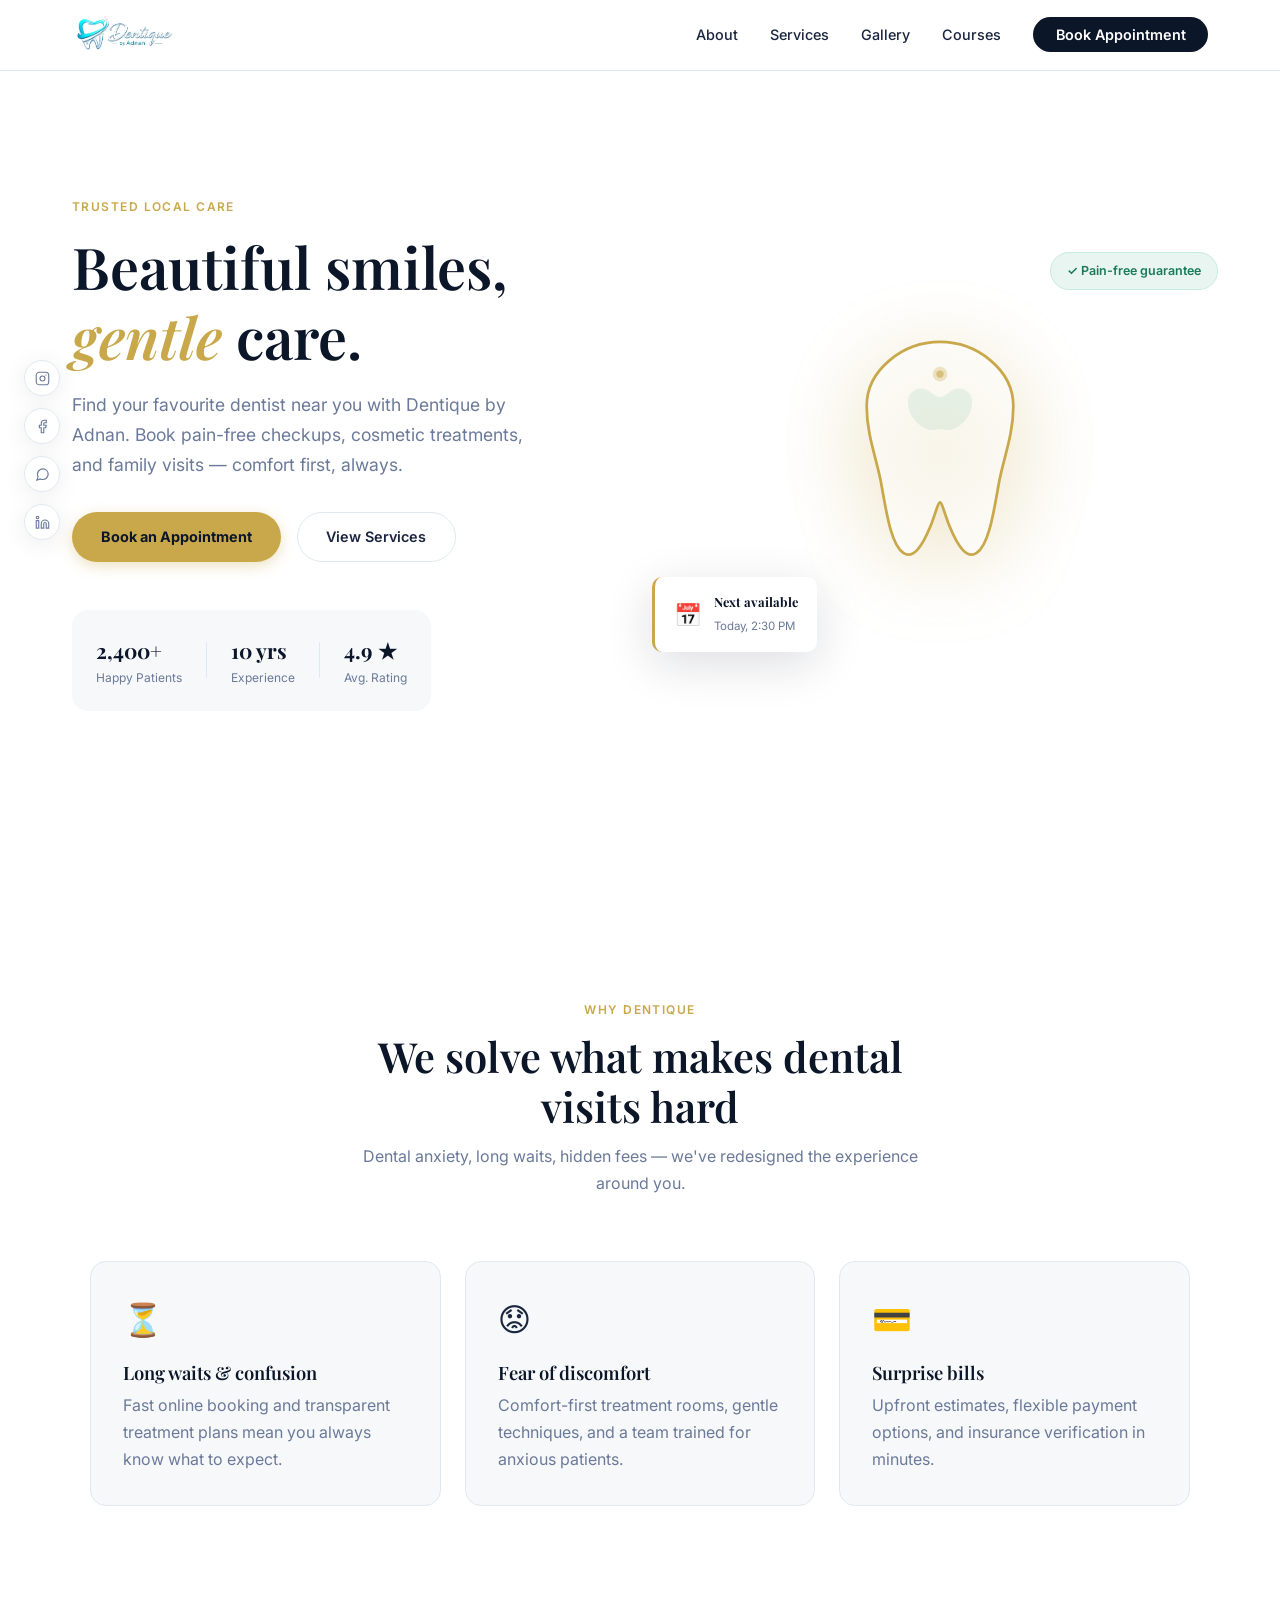
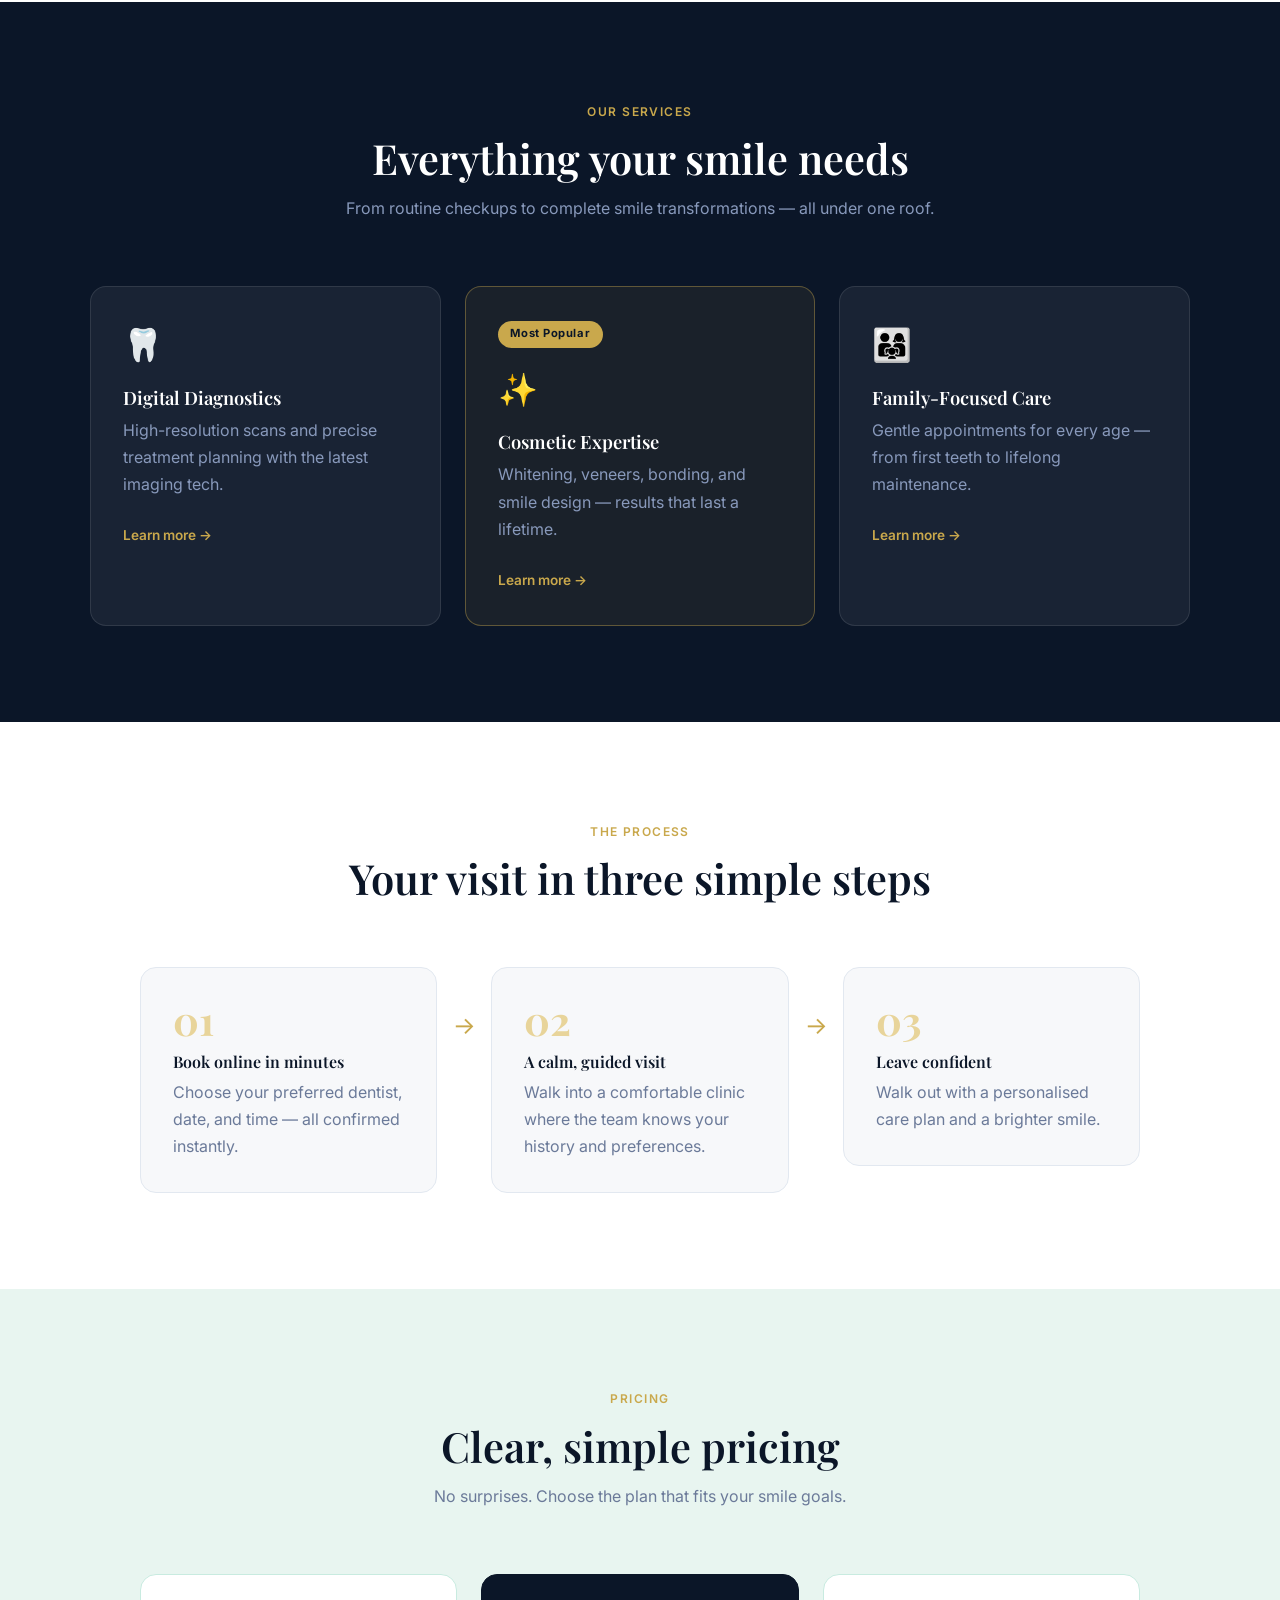
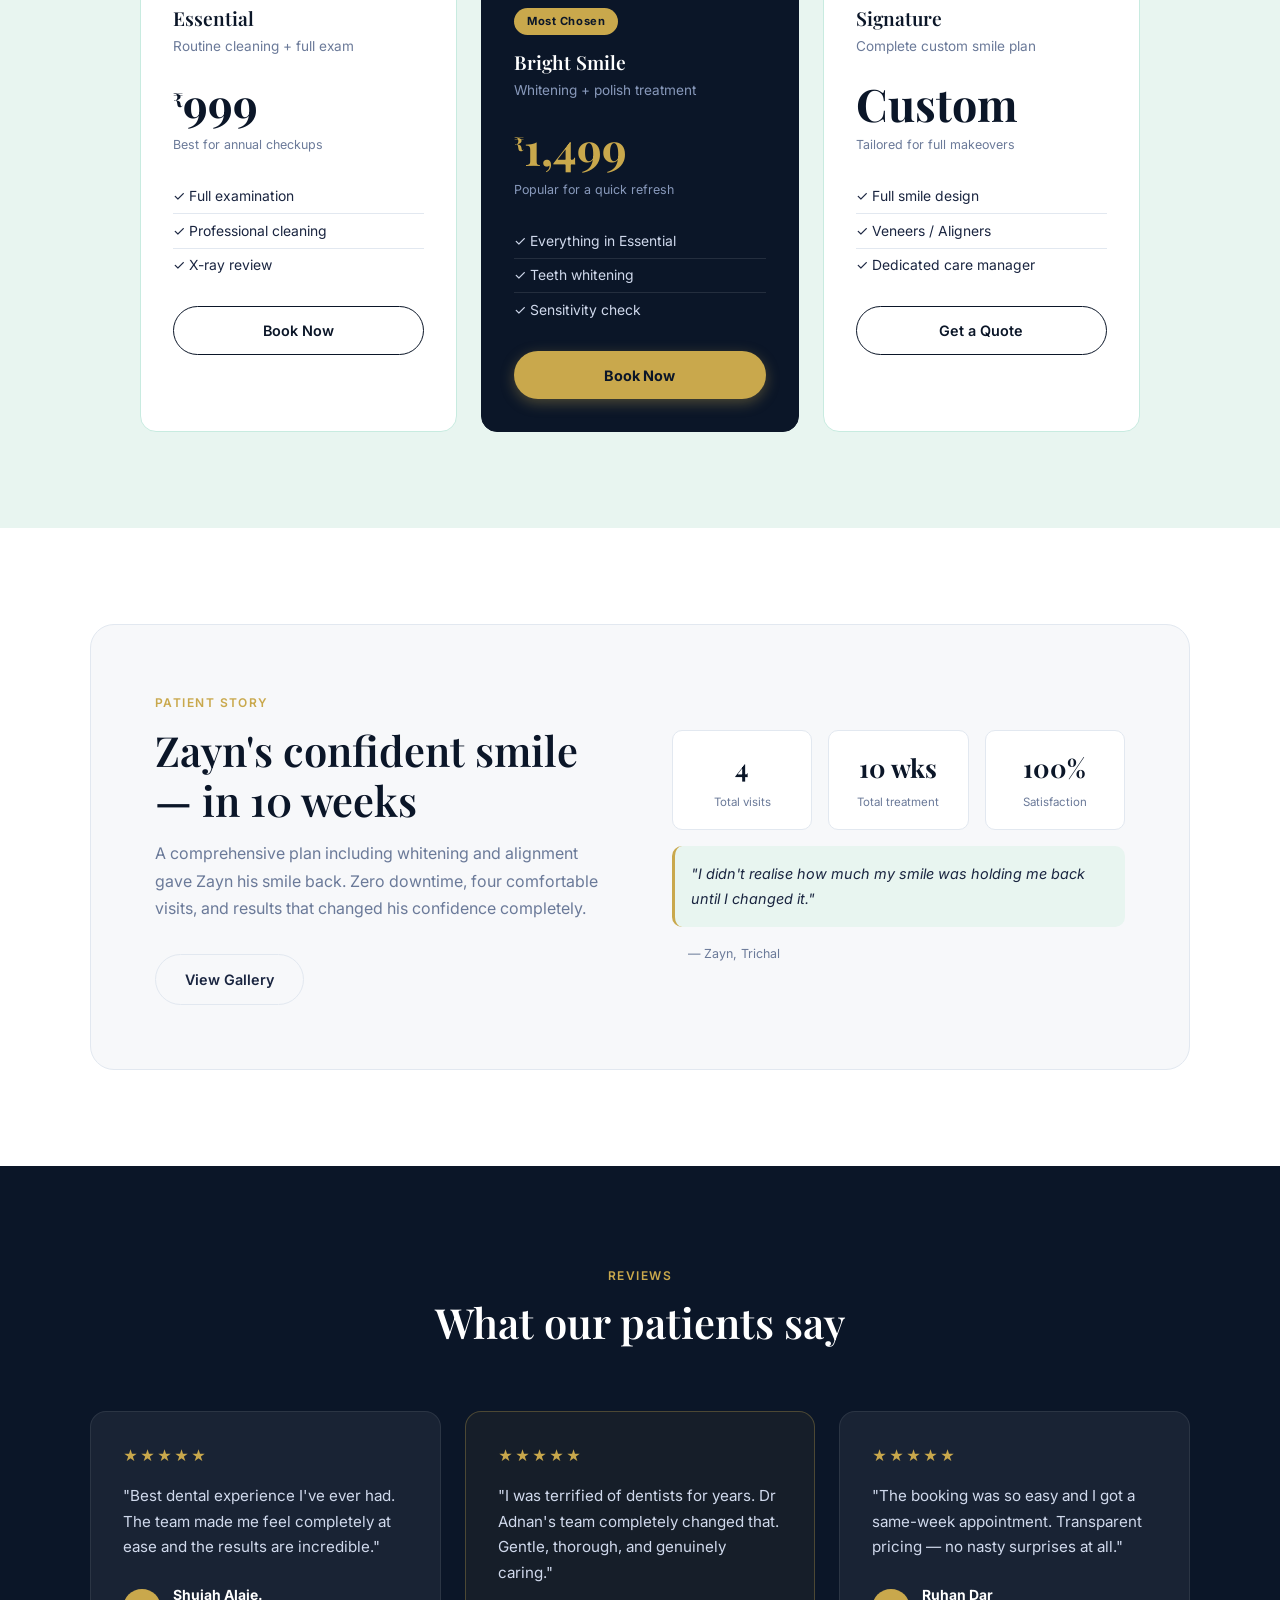
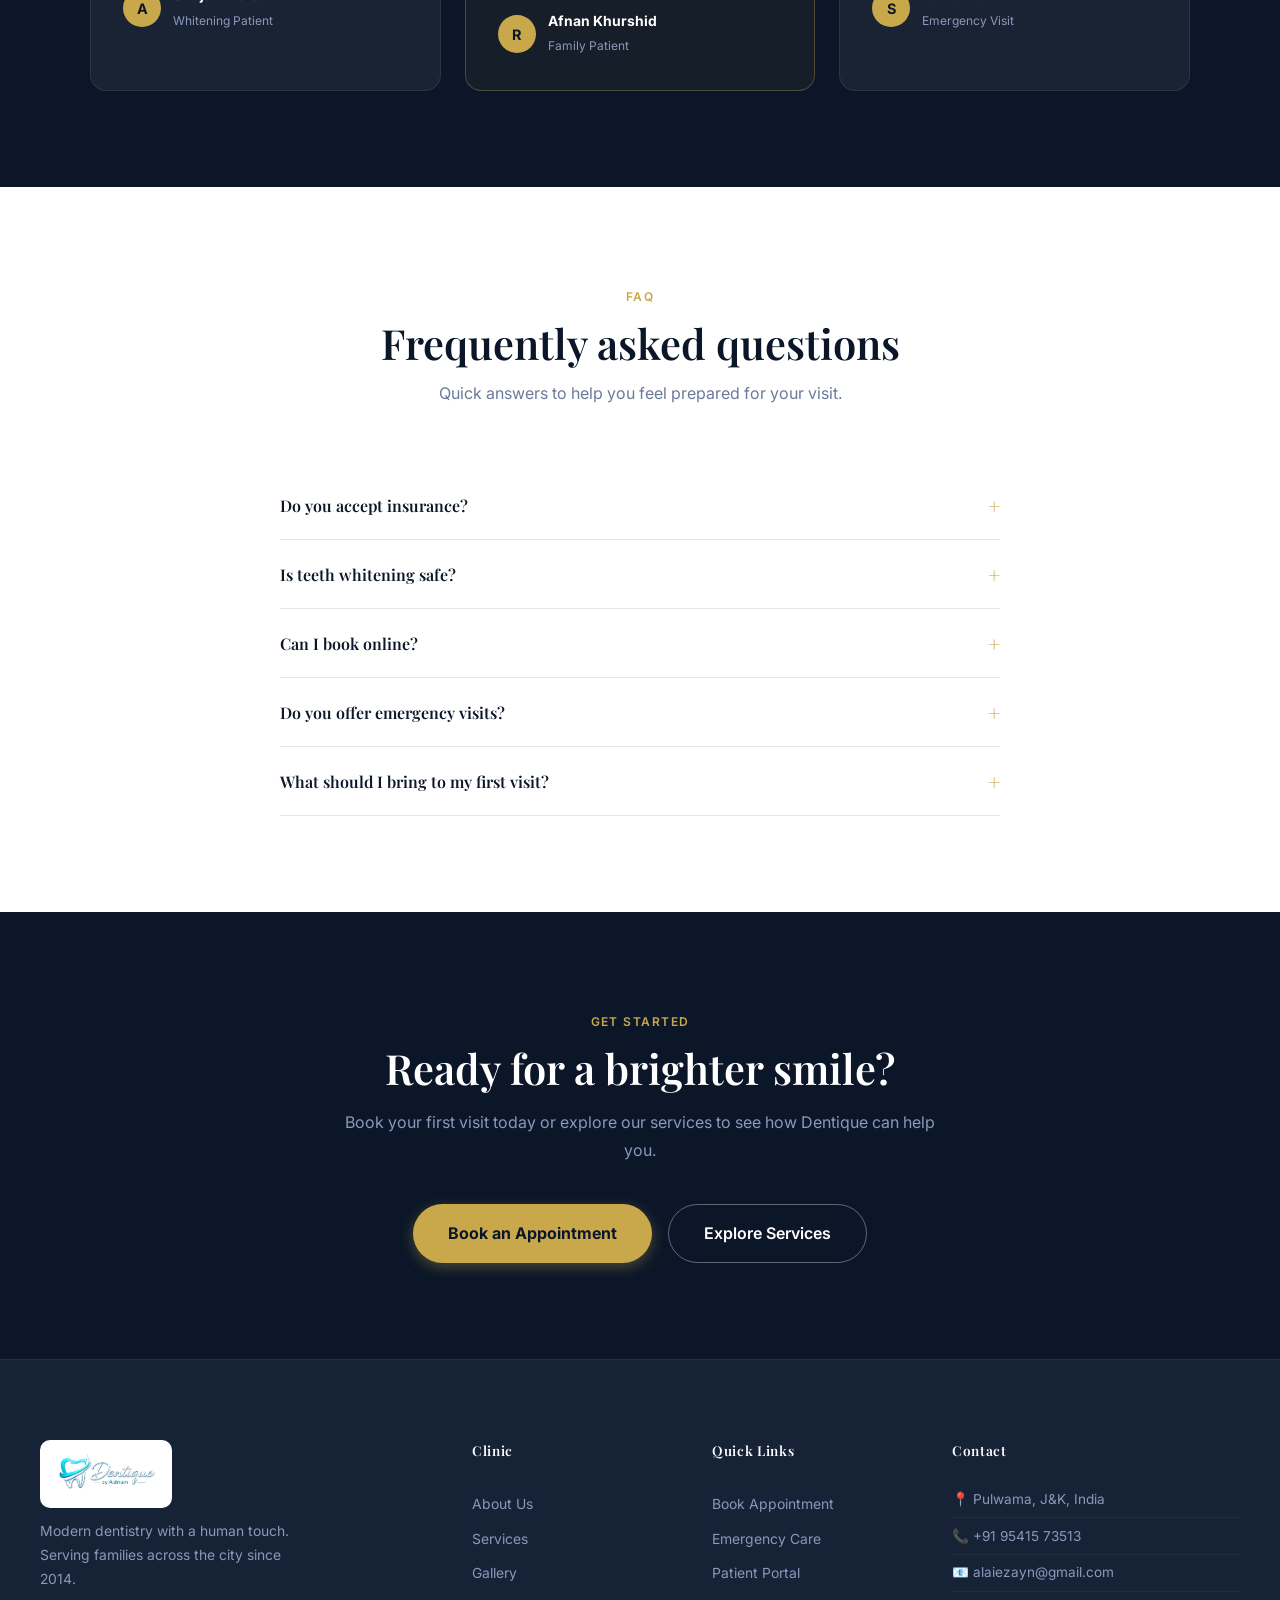
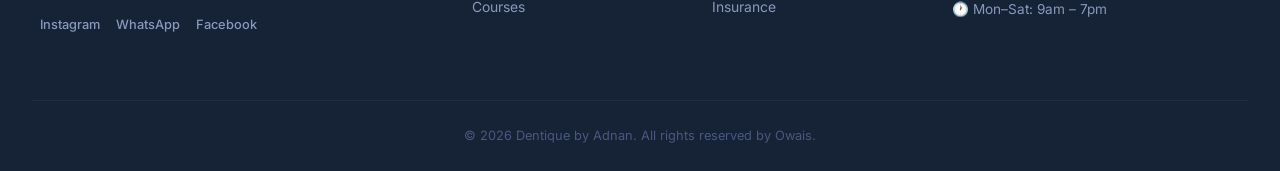
==== commit 1b20f5ed: "Update title and Open Graph tags for Pulwama" ====
--- a/index.html
+++ b/index.html
@@ -3,12 +3,12 @@
 <head>
   <meta charset="UTF-8">
   <meta name="viewport" content="width=device-width, initial-scale=1.0">
-  <title>Dentique by Adnan — Dentists Near Me in Srinagar</title>
+  <title>Dentique by Adnan — Dentists Near Me in Pulwama</title>
   <meta name="description" content="Dentique by Adnan offers gentle, modern dental care in Srinagar — checkups, whitening, veneers, implants, aligners, and emergency visits. Book online in minutes.">
   <link rel="canonical" href="https://dentiquebyadnan.netlify.app/index.html">
 
   <meta property="og:type" content="website">
-  <meta property="og:title" content="Dentique by Adnan — Dentists Near Me in Srinagar">
+  <meta property="og:title" content="Dentique by Adnan — Dentists Near Me in Pulwama">
   <meta property="og:description" content="Gentle, modern dental care in Srinagar. Book pain-free checkups, cosmetic treatments, and family visits online.">
   <meta property="og:image" content="icons/logo.png">
   <meta property="og:url" content="https://dentiquebyadnan.netlify.app/index.html">
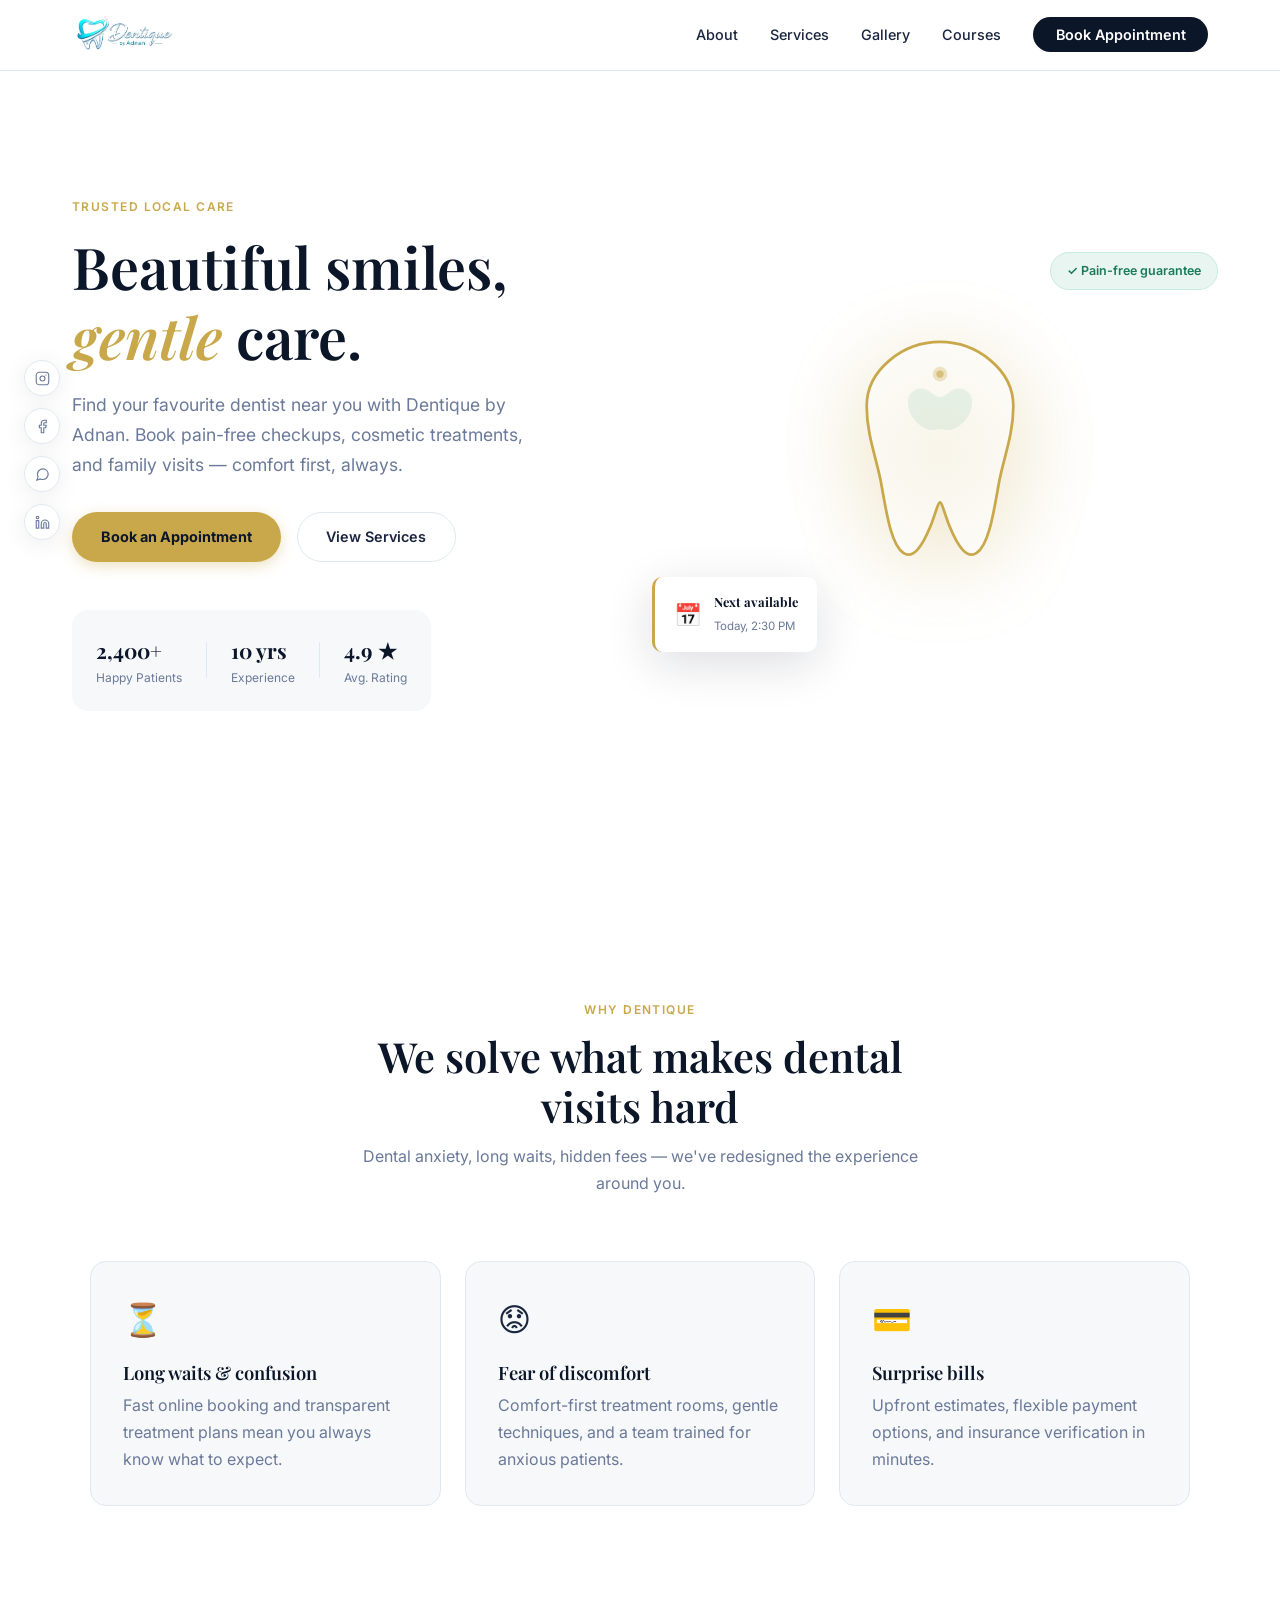
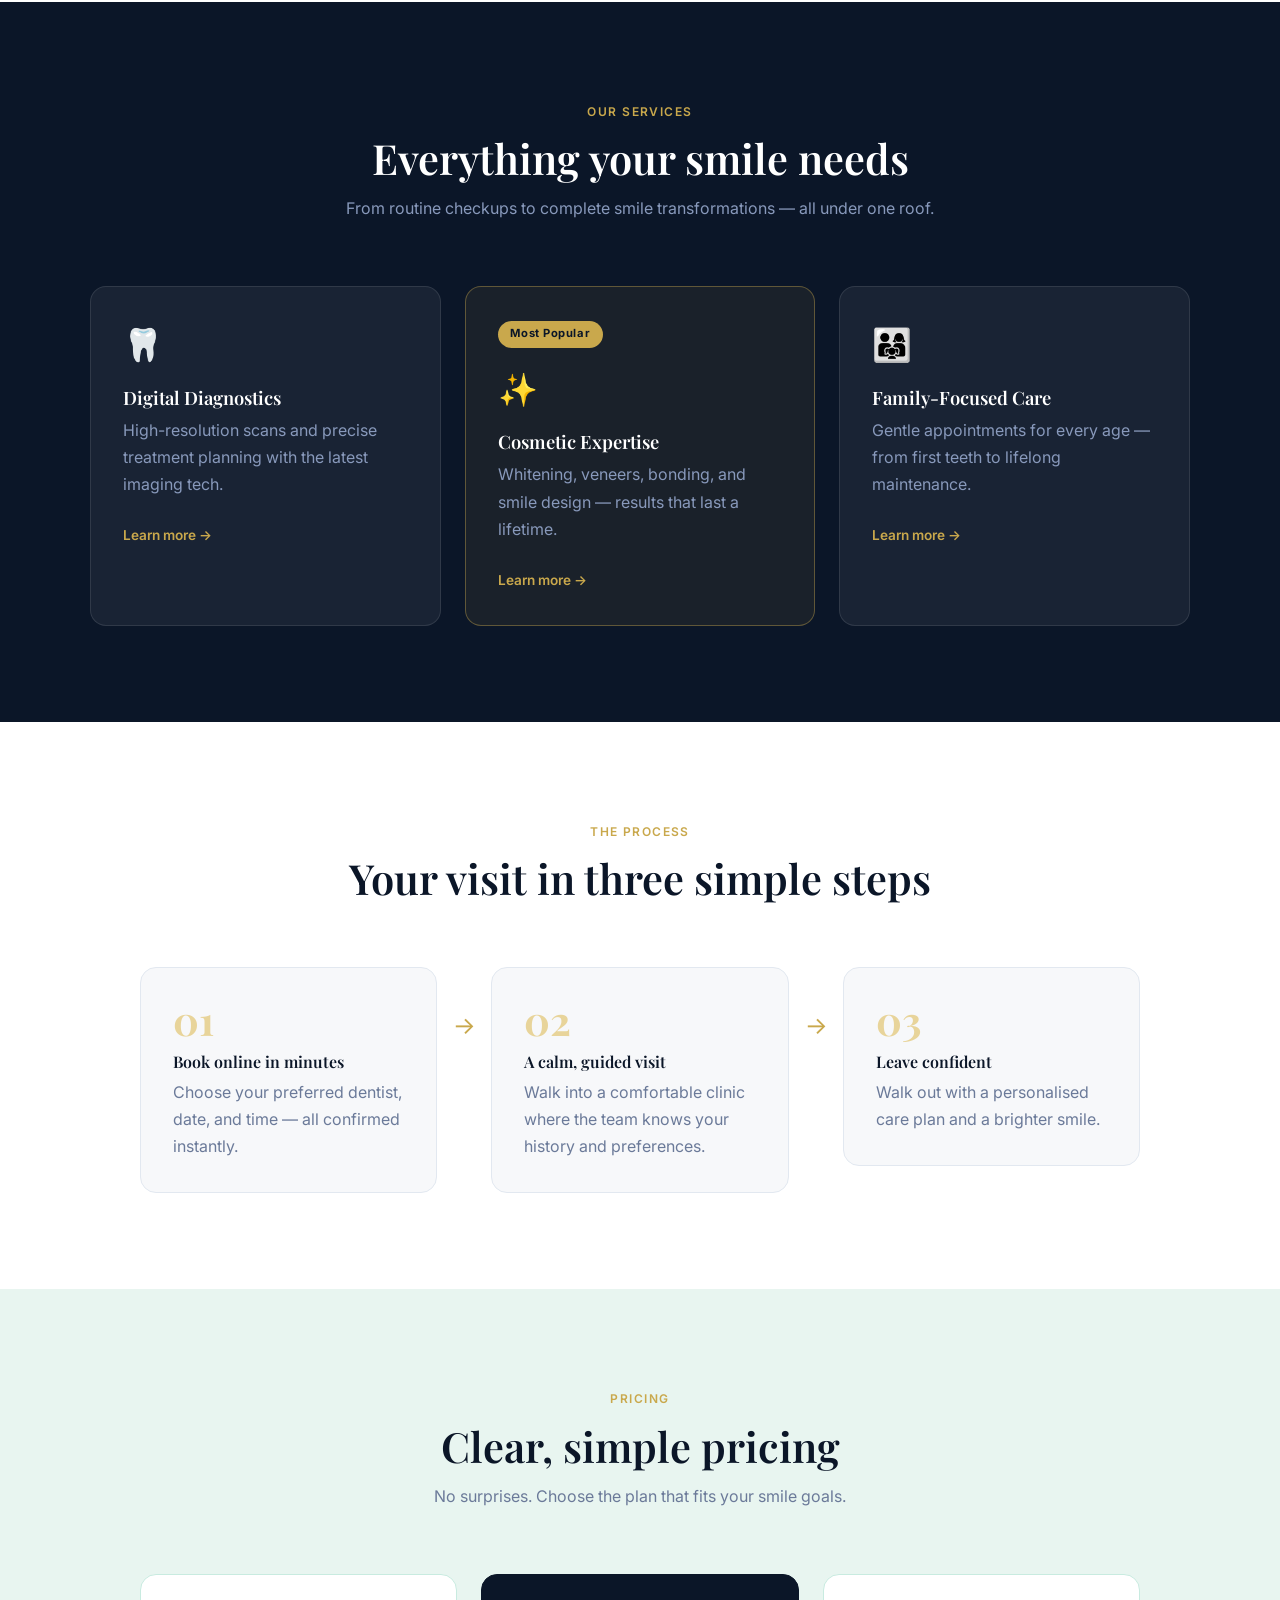
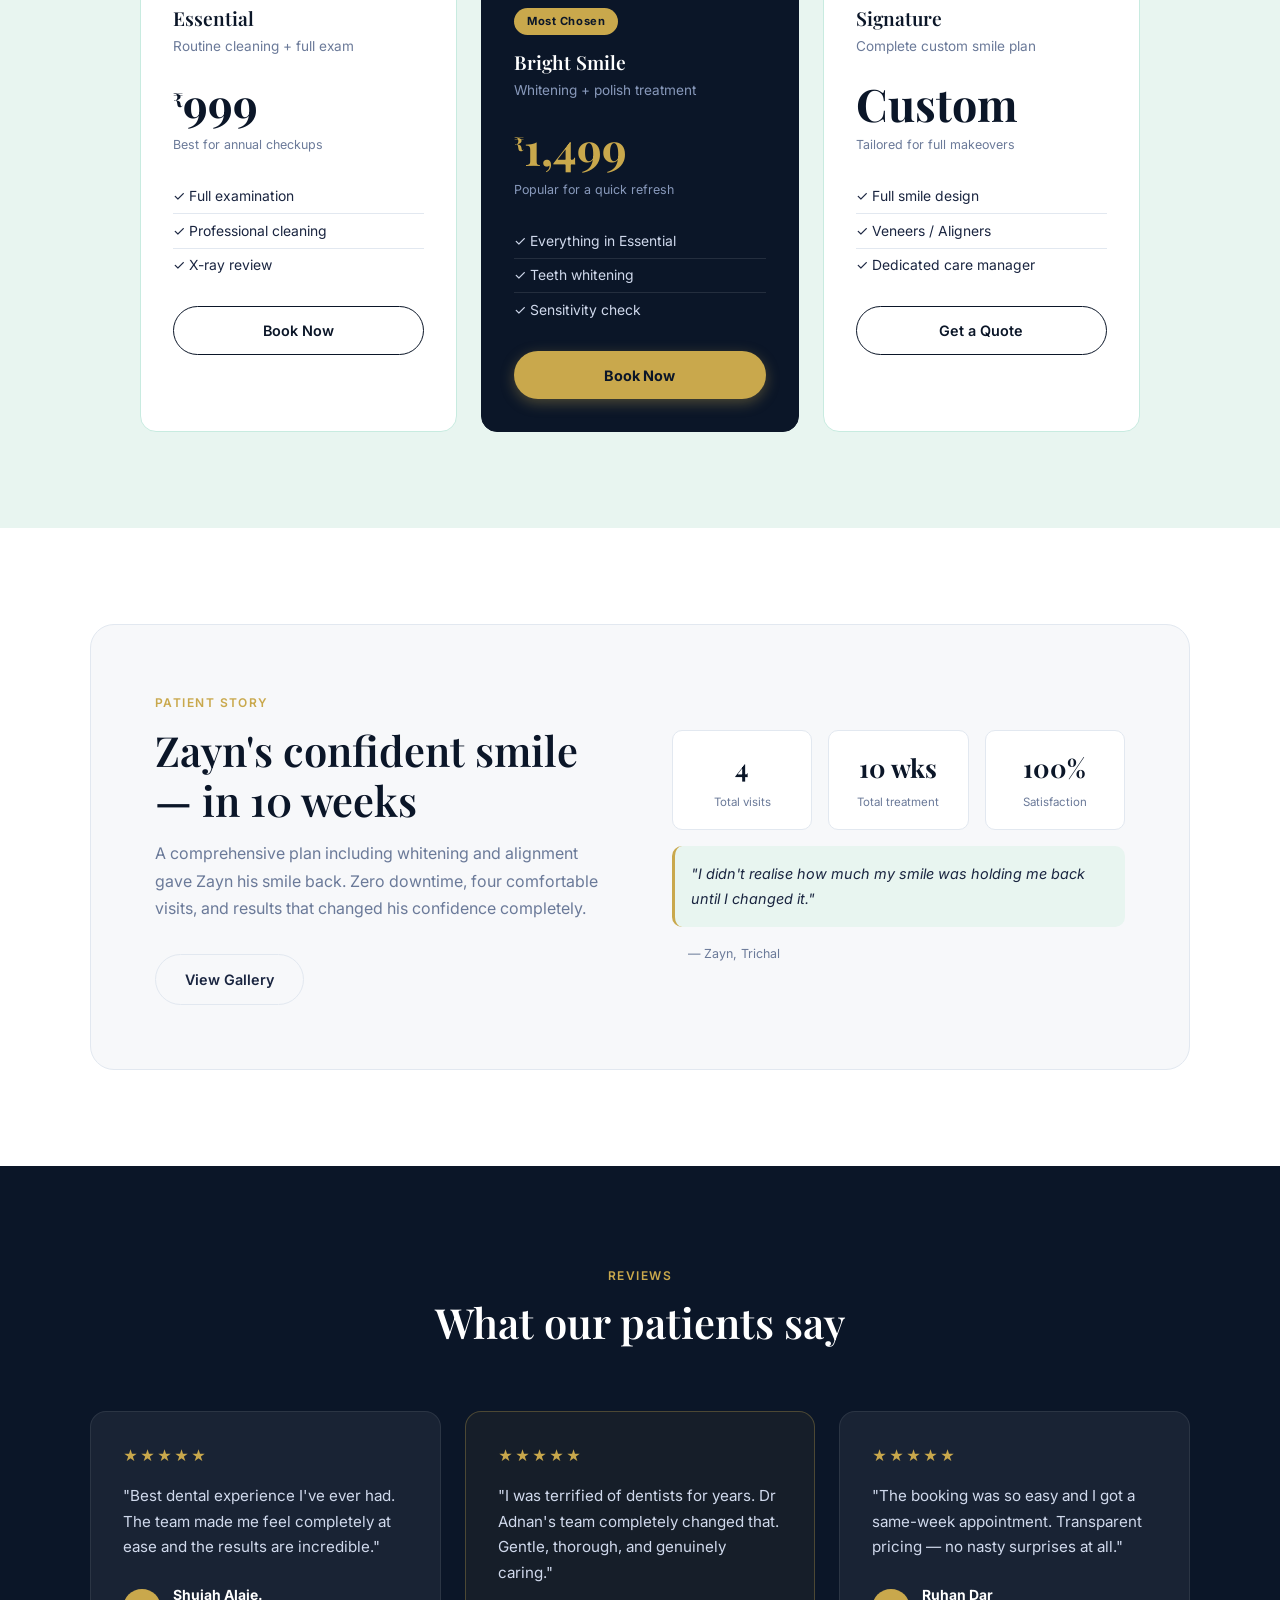
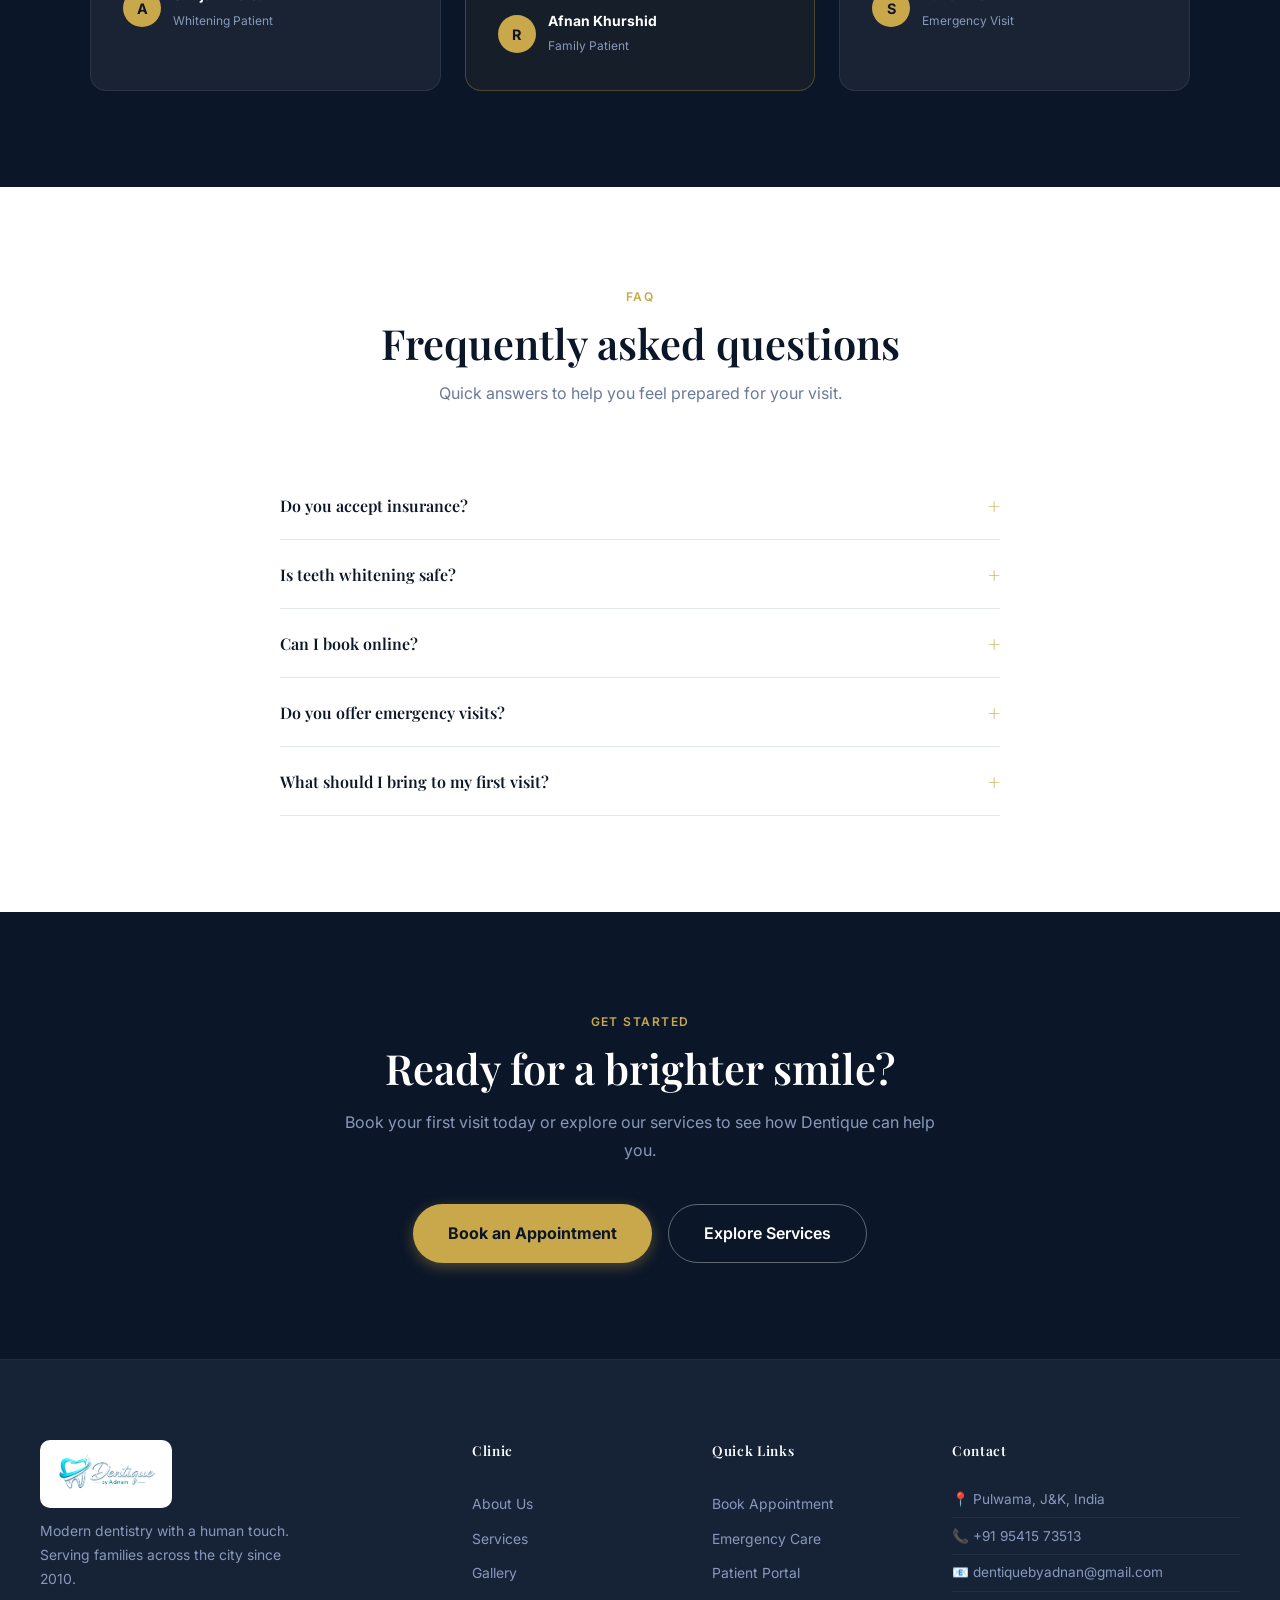
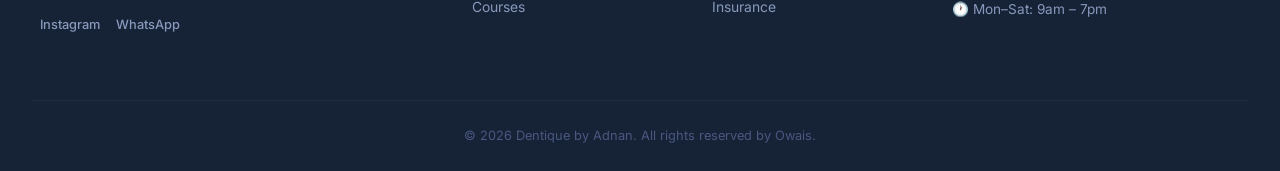
==== commit ecfa7f7f: "Update contact details and description in index.html" ====
--- a/index.html
+++ b/index.html
@@ -9,7 +9,7 @@
 
   <meta property="og:type" content="website">
   <meta property="og:title" content="Dentique by Adnan — Dentists Near Me in Pulwama">
-  <meta property="og:description" content="Gentle, modern dental care in Srinagar. Book pain-free checkups, cosmetic treatments, and family visits online.">
+  <meta property="og:description" content="Gentle, modern dental care in Pulwama Book pain-free checkups, cosmetic treatments, and family visits online.">
   <meta property="og:image" content="icons/logo.png">
   <meta property="og:url" content="https://dentiquebyadnan.netlify.app/index.html">
   <meta name="twitter:card" content="summary_large_image">
@@ -404,11 +404,10 @@
       <div class="footer-brand">
         <img src="icons/logo.png" alt="Dentique by Adnan logo" class="logo-icon">
         <span class="logo-text">Dentique <em>by Adnan</em></span>
-        <p>Modern dentistry with a human touch. Serving families across the city since 2014.</p>
+        <p>Modern dentistry with a human touch. Serving families across the city since 2010.</p>
         <div class="footer-social">
           <a href="https://instagram.com/7adnaaann" target="_blank">Instagram</a>
           <a href="https://wa.me/+919541573513" target="_blank">WhatsApp</a>
-          <a href="https://facebook.com" target="_blank">Facebook</a>
         </div>
       </div>
       <div class="footer-links">
@@ -429,7 +428,7 @@
         <h4>Contact</h4>
         <p>📍 Pulwama, J&K, India</p>
         <p>📞 +91 95415 73513</p>
-        <p>📧 alaiezayn@gmail.com</p>
+        <p>📧 dentiquebyadnan@gmail.com</p>
         <p>🕐 Mon–Sat: 9am – 7pm</p>
       </div>
     </div>
